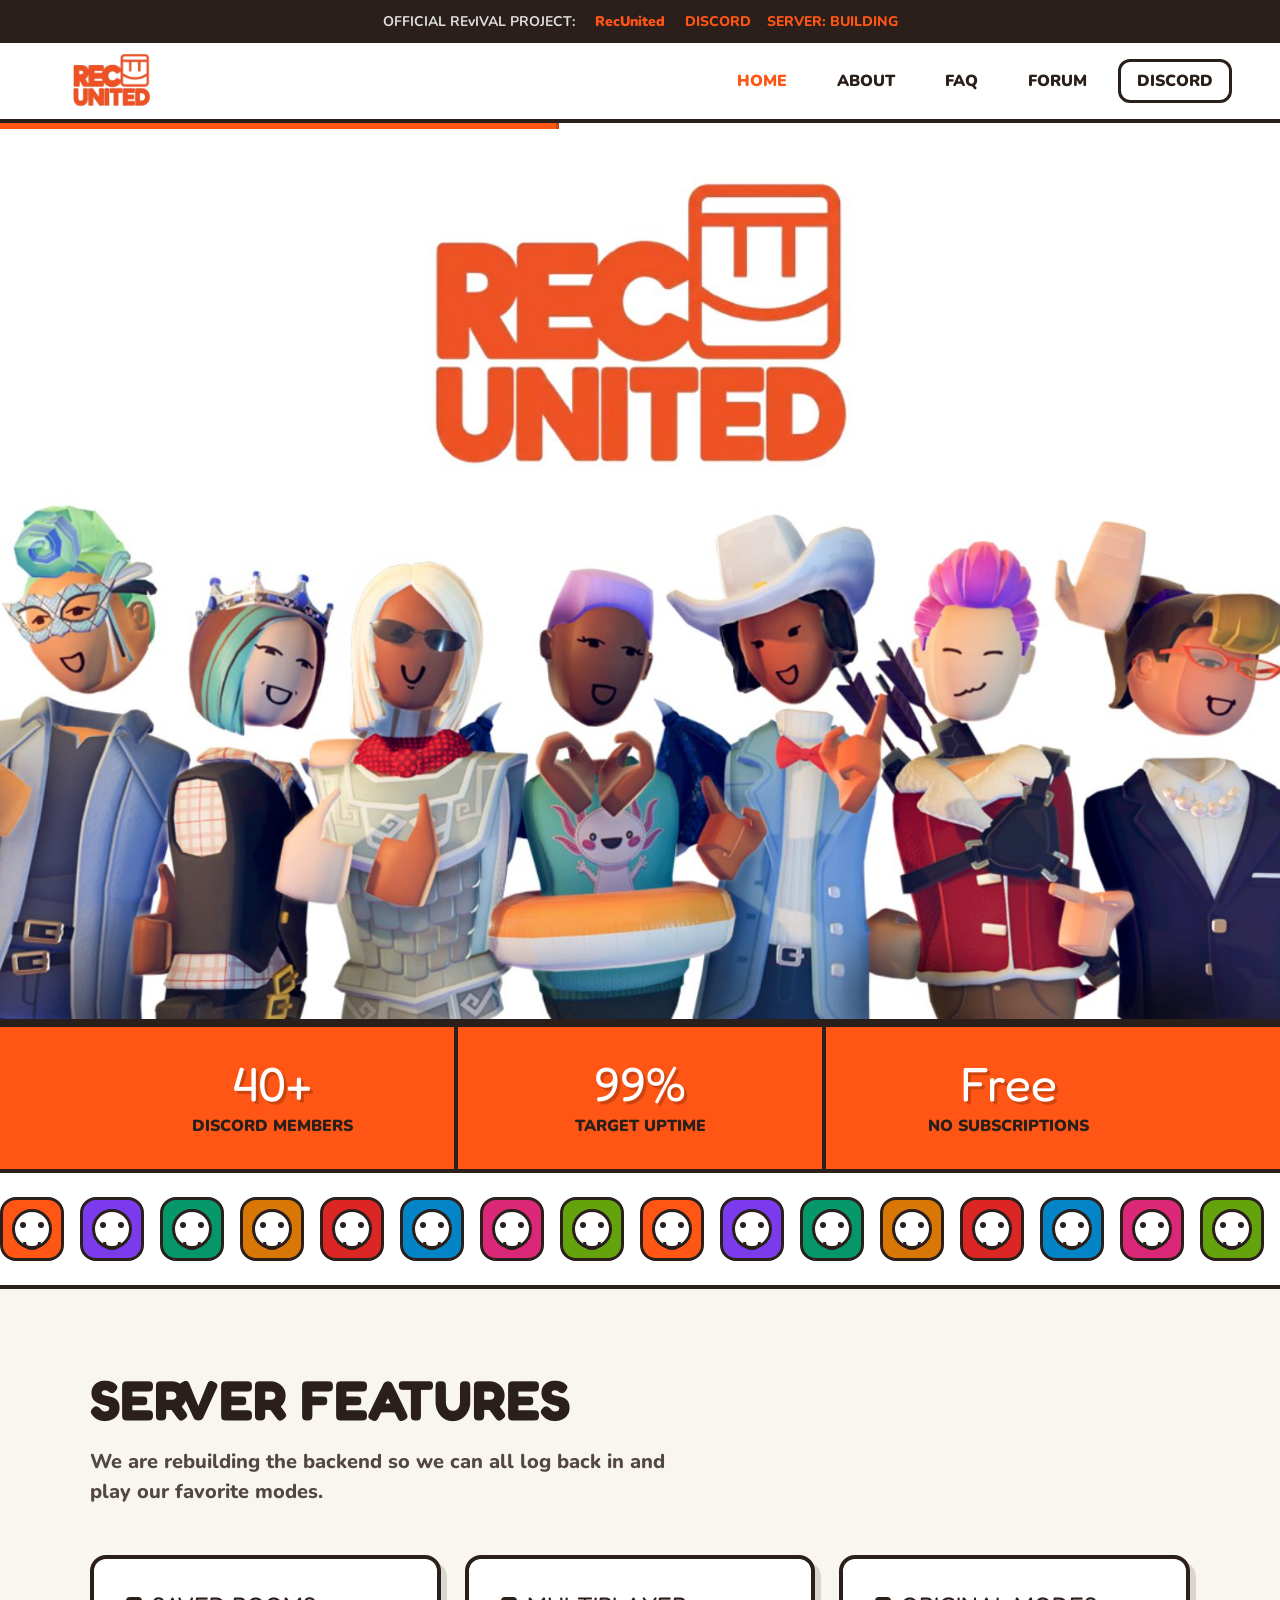
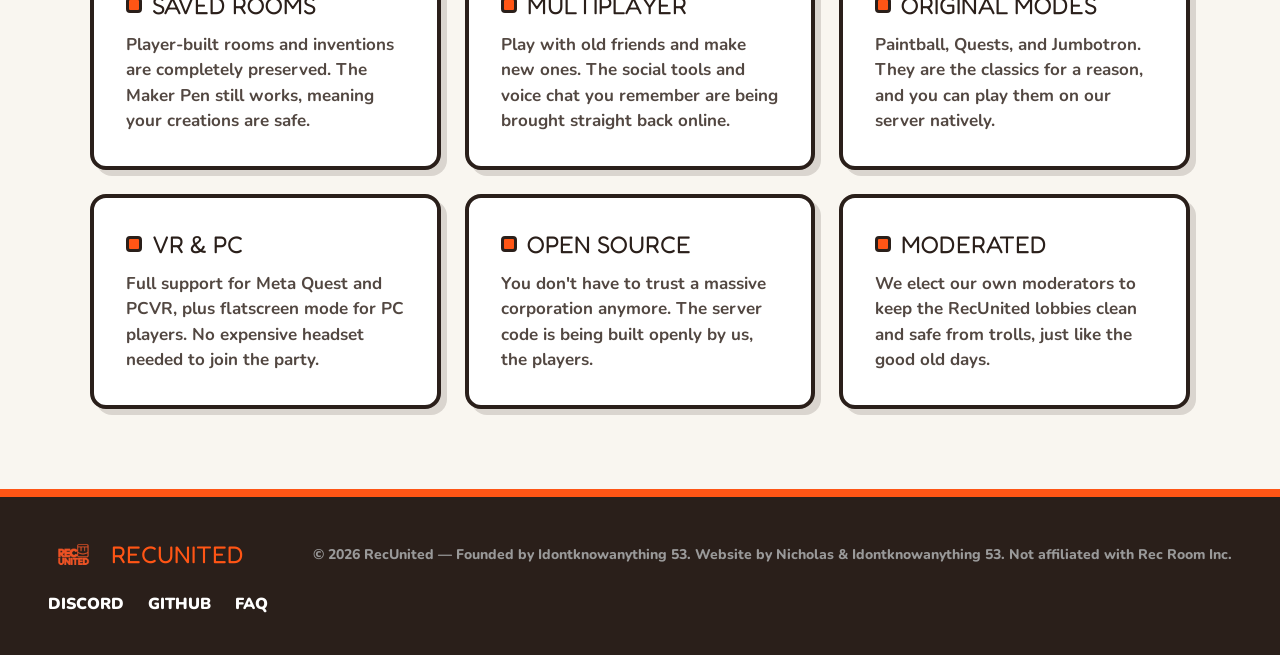
==== index.html @ 731f6f46 "Add files via upload" ====
<!DOCTYPE html>
<html lang="en">
<head>
<meta charset="UTF-8">
<meta name="viewport" content="width=device-width, initial-scale=1.0">
<title>RecUnited — The Game Lives On</title>
<link rel="preconnect" href="https://fonts.googleapis.com">
<link rel="preconnect" href="https://fonts.gstatic.com" crossorigin>
<link href="https://fonts.googleapis.com/css2?family=Fredoka+One&family=Nunito:wght@400;700;800;900&display=swap" rel="stylesheet">
<link href="styles.css" rel="stylesheet">
</head>
<body>

<div class="topbar">
  <span>OFFICIAL REvIVAL PROJECT:</span>
  <strong>RecUnited</strong>
  <div class="topbar-links">
    <a href="https://discord.gg/YjyBSMwTQD" target="_blank">Discord</a>
    <a href="about.html">Server: Building</a>
  </div>
</div>

<nav>
  <a class="nav-logo" href="index.html">
    <img class="logo-img" src="RecUnited-logo-2.png" alt="RecUnited Logo" onerror="this.src='https://placehold.co/200x80/FF5515/FFFFFF?text=RecUnited&font=Montserrat'">
  </a>
  <button class="mobile-menu-btn" aria-label="Toggle Menu">☰</button>

  <ul class="nav-links">
    <li class="nav-item"><a href="index" style="color:var(--orange);">Home</a></li>
    <li class="nav-item"><a href="about">About</a></li>
    <li class="nav-item"><a href="faq">FAQ</a></li>
    <li class="nav-item"><a href="https://forum.recunited.net">Forum</a></li>
    <li class="nav-item">
      <a href="https://discord.gg/YjyBSMwTQD" target="_blank" class="nav-link-btn">Discord</a>
    </li>
  </ul>
</nav>



<!-- SLIDESHOW -->
<div class="slideshow-wrap">
  <div class="slideshow-track" id="slideshow-track">
    <div class="slide active"><img src="banana.jpg" alt="Slide 1" fetchpriority="high"></div>
    <div class="slide"><img src="banana.jpg" alt="Slide 2" loading="lazy"></div>
    <div class="slide"><img src="banana.jpg" alt="Slide 3"></div>
  </div>
  <div class="slideshow-progress-bar">
    <div class="slideshow-progress-fill" id="slideshow-progress"></div>
  </div>
</div>
    
<div class="stats-strip">
  <div class="stats-inner">
    <div class="stat-item"><span class="stat-n">40+</span><div class="stat-l">Discord Members</div></div>
    <div class="stat-item"><span class="stat-n">99%</span><div class="stat-l">Target Uptime</div></div>
    <div class="stat-item"><span class="stat-n">Free</span><div class="stat-l">No Subscriptions</div></div>
  </div>
</div>

<div class="avatar-strip"><div class="avatar-row" id="av-row"></div></div>

<section id="features" class="section">
  <div class="section-inner">
    <h2>Server Features</h2>
    <p class="section-sub">We are rebuilding the backend so we can all log back in and play our favorite modes.</p>
    
    <div class="features-grid">
      <div class="feat-card">
        <div class="feat-title">Saved Rooms</div>
        <p class="feat-desc">Player-built rooms and inventions are completely preserved. The Maker Pen still works, meaning your creations are safe.</p>
      </div>
      <div class="feat-card">
        <div class="feat-title">Multiplayer</div>
        <p class="feat-desc">Play with old friends and make new ones. The social tools and voice chat you remember are being brought straight back online.</p>
      </div>
      <div class="feat-card">
        <div class="feat-title">Original Modes</div>
        <p class="feat-desc">Paintball, Quests, and Jumbotron. They are the classics for a reason, and you can play them on our server natively.</p>
      </div>
      <div class="feat-card">
        <div class="feat-title">VR & PC</div>
        <p class="feat-desc">Full support for Meta Quest and PCVR, plus flatscreen mode for PC players. No expensive headset needed to join the party.</p>
      </div>
      <div class="feat-card">
        <div class="feat-title">Open Source</div>
        <p class="feat-desc">You don't have to trust a massive corporation anymore. The server code is being built openly by us, the players.</p>
      </div>
      <div class="feat-card">
        <div class="feat-title">Moderated</div>
        <p class="feat-desc">We elect our own moderators to keep the RecUnited lobbies clean and safe from trolls, just like the good old days.</p>
      </div>
    </div>
  </div>
</section>

<footer>
  <a class="footer-logo" href="index.html">
    <img src="RecUnited-logo-2.png" alt="Logo" style="height:36px; object-fit:contain;" onerror="this.style.display='none'">
    RecUnited
  </a>
  <span class="footer-copy">© 2026 RecUnited — Founded by Idontknowanything 53. Website by Nicholas & Idontknowanything 53. Not affiliated with Rec Room Inc.</span>
  <div class="footer-links">
    <a href="https://discord.gg/YjyBSMwTQD" target="_blank">Discord</a>
    <a href="https://github.com/nicholasm624/RecUnited" target="_blank">GitHub</a>
    <a href="faq.html">FAQ</a>
  </div>
</footer>

<script src="script.js" defer></script>
</body>
</html>
---- styles.css ----
:root {
  --orange: #FF5515;
  --orange-dark: #cc4410;
  --off-white: #F9F6F0;
  --white: #FFFFFF;
  --text: #2A1F1A;
  --text-mid: #524741;
  --thick-border: 4px solid var(--text);
  --hard-shadow: 6px 6px 0px rgba(42, 31, 26, 0.15);
}

*, *::before, *::after { box-sizing: border-box; margin: 0; padding: 0; }
body { font-family: 'Nunito', sans-serif; background: var(--off-white); color: var(--text); overflow-x: hidden; }

/* ── TOPBAR ── */
.topbar {
  background: var(--text); color: var(--white); text-align: center;
  padding: 12px 16px; font-size: 14px; font-weight: 700;
  display: flex; align-items: center; justify-content: center; gap: 20px;
}
.topbar span { color: #ddd; }
.topbar strong { color: var(--orange); font-weight: 900; }
.topbar-links { display: flex; gap: 16px; font-weight: 800; }
.topbar-links a { color: var(--orange); text-decoration: none; font-size: 14px; text-transform: uppercase; }
.topbar-links a:hover { color: white; text-decoration: underline; text-decoration-thickness: 3px; }

/* ── NAV ── */
nav {
  background: var(--white);
  border-bottom: var(--thick-border);
  padding: 0 48px; height: 80px;
  display: flex; align-items: center; justify-content: space-between;
}

::selection {
  background: #FF5515; /* Highlighting color (e.g., yellow) */
  color: #000;         /* Text color during highlight */
}

.nav-logo { height: 50px; display: flex; align-items: center; text-decoration: none; }
.logo-img { height: 90px; width: auto; object-fit: contain; }

.mobile-menu-btn {
  display: none;
  background: none;
  border: none;
  font-size: 32px;
  cursor: pointer;
  color: var(--text);
  padding: 8px;
}

.nav-links { display: flex; gap: 12px; list-style: none; align-items: center; }
.nav-item > a {
  padding: 8px 16px; border-radius: 12px;
  color: var(--text); text-decoration: none;
  font-weight: 900; font-size: 16px; text-transform: uppercase;
  border: 3px solid transparent; transition: background 0.1s;
}
.nav-item > a:hover { background: #eee; border-color: #ddd; }

.nav-btn { background: var(--orange) !important; color: white !important; border: var(--thick-border) !important; box-shadow: 4px 4px 0px rgba(0,0,0,0.1); }
.nav-btn:hover { background: var(--orange-dark) !important; transform: translate(2px, 2px); box-shadow: 2px 2px 0px rgba(0,0,0,0.1); }

.nav-link-btn { border: 3px solid var(--text) !important; color: var(--text) !important; font-weight: 900 !important; background: var(--white) !important; }
.nav-link-btn:hover { background: #eee !important; color: var(--text) !important; }

/* ── HERO ── */
.hero { padding: 80px 24px; text-align: center; }
.hero-inner { max-width: 820px; margin: 0 auto; }
.hero h1 { font-family: 'Fredoka One', cursive; font-size: clamp(48px, 8vw, 90px); line-height: 1; color: var(--text); margin-bottom: 20px; }
.hero h1 .orange { color: var(--orange); }
.hero-sub { font-size: clamp(18px, 2.5vw, 22px); color: var(--text-mid); line-height: 1.5; max-width: 600px; margin: 0 auto 40px; font-weight: 800; }
.hero-btns { display: flex; gap: 16px; flex-wrap: wrap; justify-content: center; }
.btn-orange { background: var(--orange); color: white; padding: 16px 36px; border-radius: 16px; font-weight: 900; font-size: 18px; text-decoration: none; border: var(--thick-border); box-shadow: var(--hard-shadow); display: inline-flex; align-items: center; justify-content: center; transition: transform 0.1s, box-shadow 0.1s; text-transform: uppercase; }
.btn-orange:hover { transform: translate(4px, 4px); box-shadow: 2px 2px 0px rgba(42,31,26,0.15); }
.btn-outline { background: var(--white); color: var(--text); padding: 16px 36px; border-radius: 16px; font-weight: 900; font-size: 18px; text-decoration: none; border: var(--thick-border); box-shadow: var(--hard-shadow); transition: transform 0.1s, box-shadow 0.1s; text-transform: uppercase; }
.btn-outline:hover { transform: translate(4px, 4px); box-shadow: 2px 2px 0px rgba(42,31,26,0.15); background: #eee; }

/* SLIDESHOW */
.slideshow-wrap {
  position: relative;
  width: 100%;
  overflow: hidden;
  border-bottom: var(--thick-border);
  background: var(--text);
  height: 100vh;
}
.slideshow-track {
  position: relative;
  width: 100%;
  height: 100%;
}
.slide {
  position: absolute;
  inset: 0;
  width: 100%;
  height: 100%;
  transform: translateX(100%);
  /* Transition removed from here so it snaps back to the right invisibly */
}
.slide.active {
  transform: translateX(0);
  /* Transition applies only while moving in */
  transition: transform 0.7s cubic-bezier(0.4, 0, 0.2, 1);
}
.slide.exiting {
  transform: translateX(-100%);
  /* Transition applies only while moving out */
  transition: transform 0.7s cubic-bezier(0.4, 0, 0.2, 1);
}
.slide img {
  width: 100%;
  height: 100%;
  object-fit: cover;
  display: block;
}
.slideshow-progress-bar {
  position: absolute;
  top: 0;
  left: 0;
  width: 100%;
  height: 6px;
  background: rgba(255,255,255,0.25);
  z-index: 10;
}
.slideshow-progress-fill {
  height: 100%;
  background: var(--orange);
  width: 0%;
  transition: none;
  border-right: 3px solid var(--orange-dark);
}

/* STATS */
.stats-strip { background: var(--orange); border-top: var(--thick-border); border-bottom: var(--thick-border); }
.stats-inner { display: flex; flex-wrap: wrap; max-width: 1100px; margin: 0 auto; }
.stat-item { flex: 1; min-width: 180px; padding: 32px 24px; text-align: center; border-right: var(--thick-border); color: white; }
.stat-item:last-child { border-right: none; }
.stat-n { font-family: 'Fredoka One', cursive; font-size: 48px; line-height: 1; color: var(--white); display: block; text-shadow: 3px 3px 0px rgba(0,0,0,0.2); }
.stat-l { font-size: 16px; font-weight: 900; margin-top: 8px; text-transform: uppercase; color: var(--text); }

/* AVATARS MARQUEE */
.avatar-strip { background: var(--white); border-bottom: var(--thick-border); padding: 24px 0; overflow: hidden; }
.avatar-row { display: flex; gap: 16px; animation: marquee 30s linear infinite; width: max-content; }
.av { width: 64px; height: 64px; border-radius: 16px; border: 3px solid var(--text); flex-shrink: 0; display: flex; align-items: center; justify-content: center; position: relative; overflow: hidden; background: #eee; }
.av-inner { width: 40px; height: 40px; background: white; border-radius: 50%; border: 3px solid var(--text); position: relative; }
.av-inner::before, .av-inner::after { content: ''; position: absolute; background: var(--text); border-radius: 50%; top: 28%; width: 6px; height: 6px; }
.av-inner::before { left: 16%; } .av-inner::after { right: 16%; }
.av-mouth { position: absolute; bottom: 8px; left: 50%; transform: translateX(-50%); width: 18px; height: 8px; border: 3px solid var(--text); border-top: none; border-radius: 0 0 10px 10px; }
@keyframes marquee { from { transform: translateX(0); } to { transform: translateX(-50%); } }

/* SECTIONS */
.section { padding: 80px 24px; }
.section-inner { max-width: 1100px; margin: 0 auto; }
.section-alt { background: #EAE6DB; border-top: var(--thick-border); border-bottom: var(--thick-border); }
h2 { font-family: 'Fredoka One', cursive; font-size: clamp(36px, 5vw, 56px); line-height: 1.1; color: var(--text); margin-bottom: 16px; text-transform: uppercase; }
.section-sub { font-size: 20px; color: var(--text-mid); font-weight: 800; line-height: 1.5; max-width: 600px; margin-bottom: 48px; }

/* FEATURES GRID */
.features-grid { display: grid; grid-template-columns: repeat(auto-fit, minmax(320px, 1fr)); gap: 24px; }
.feat-card { background: var(--white); border: var(--thick-border); border-radius: 16px; padding: 32px; box-shadow: var(--hard-shadow); }
.feat-title { font-family: 'Fredoka One', cursive; font-size: 24px; color: var(--text); margin-bottom: 12px; text-transform: uppercase; display: flex; align-items: center; gap: 10px; }
.feat-title::before { content: ''; display: inline-block; width: 16px; height: 16px; background: var(--orange); border: 3px solid var(--text); border-radius: 4px; }
.feat-desc { color: var(--text-mid); font-size: 17px; line-height: 1.5; font-weight: 700; }

/* ABOUT CONTENT */
.about-content { display: flex; flex-direction: column; gap: 32px; }
.about-panel { background: var(--white); border-radius: 16px; padding: 40px; border: var(--thick-border); box-shadow: var(--hard-shadow); }
.about-panel h3 { font-family: 'Fredoka One', cursive; font-size: 28px; color: var(--text); text-transform: uppercase; margin-bottom: 16px; }
.about-panel p { font-size: 18px; line-height: 1.6; color: var(--text-mid); font-weight: 700; }
.team-grid { display: grid; grid-template-columns: repeat(auto-fill, minmax(200px, 1fr)); gap: 24px; margin-top: 24px; }
.team-member { display: flex; flex-direction: column; align-items: center; text-align: center; gap: 12px; background: var(--off-white); border: var(--thick-border); border-radius: 16px; padding: 24px; box-shadow: var(--hard-shadow); }
.team-avatar { width: 90px; height: 90px; border-radius: 16px; border: var(--thick-border); overflow: hidden; }
.team-avatar img { width: 100%; height: 100%; object-fit: cover; }
.team-name { font-weight: 900; font-size: 20px; color: var(--text); }
.team-role { font-weight: 800; font-size: 14px; color: var(--orange); text-transform: uppercase; background: var(--text); padding: 4px 12px; border-radius: 8px; color: white; }

/* FAQ */
.faq-wrap { max-width: 800px; display: flex; flex-direction: column; gap: 16px; margin: 0 auto; }
.faq-card { background: var(--white); border: var(--thick-border); border-radius: 16px; box-shadow: var(--hard-shadow); }
.faq-btn { width: 100%; text-align: left; background: none; border: none; cursor: pointer; padding: 24px; display: flex; justify-content: space-between; align-items: center; font-family: 'Fredoka One', cursive; font-size: 20px; color: var(--text); }
.faq-btn:hover { background: #eee; border-radius: 12px; }
.faq-icon { font-size: 24px; font-weight: 900; color: var(--orange); transition: transform 0.2s; }
.faq-btn.open .faq-icon { transform: rotate(45deg); color: var(--text); }
.faq-ans { display: none; font-size: 17px; font-weight: 700; color: var(--text-mid); line-height: 1.6; padding: 0 24px 24px; }
.faq-ans.open { display: block; }

/* JOIN */
.join-panels { display: flex; flex-direction: column; gap: 32px; max-width: 800px; margin: 0 auto; }
.step-card { background: var(--white); border: var(--thick-border); border-radius: 16px; padding: 32px; box-shadow: var(--hard-shadow); display: flex; gap: 24px; align-items: flex-start; }
.step-num-box { flex-shrink: 0; width: 64px; height: 64px; background: var(--orange); border: var(--thick-border); border-radius: 16px; display: flex; align-items: center; justify-content: center; font-family: 'Fredoka One', cursive; font-size: 32px; color: white; }
.step-content h3 { font-family: 'Fredoka One', cursive; font-size: 24px; color: var(--text); text-transform: uppercase; margin-bottom: 8px; }
.step-content p { font-size: 17px; line-height: 1.6; color: var(--text-mid); font-weight: 700; }

/* FOOTER */
footer { background: var(--text); color: white; padding: 40px 48px; border-top: 8px solid var(--orange); display: flex; flex-wrap: wrap; gap: 20px; align-items: center; justify-content: space-between; }
.footer-logo { font-family: 'Fredoka One', cursive; font-size: 24px; color: var(--orange); text-decoration: none; display: flex; align-items: center; gap: 12px; text-transform: uppercase; }
.footer-copy { font-size: 14px; font-weight: 800; color: #999; }
.footer-links { display: flex; gap: 24px; font-weight: 900; }
.footer-links a { color: white; text-decoration: none; font-size: 16px; text-transform: uppercase; }
.footer-links a:hover { color: var(--orange); text-decoration: underline; text-decoration-thickness: 3px; }

/* MINIGAME */
#minigame-overlay {
  position: fixed; top: 0; left: 0; right: 0; bottom: 0;
  background: rgba(42,31,26,0.95);
  z-index: 9999; display: none; flex-direction: column; align-items: center; justify-content: center;
  color: white; font-family: 'Fredoka One', cursive; cursor: crosshair; user-select: none;
}
#minigame-overlay.active { display: flex; }
#minigame-ui { position: absolute; top: 30px; left: 30px; font-size: 28px; pointer-events: none; }
#minigame-timer { color: var(--orange); text-shadow: 2px 2px 0px black; }
.target {
  position: absolute; width: 70px; height: 70px; border-radius: 50%;
  border: 6px solid white; display: flex; align-items: center; justify-content: center;
  box-shadow: 4px 4px 0px rgba(0,0,0,0.5); cursor: crosshair;
  background: radial-gradient(circle, #E63946 25%, white 30%, white 45%, #E63946 50%);
}
.target.blue { background: radial-gradient(circle, #1D3557 25%, white 30%, white 45%, #1D3557 50%); }
.splat {
  position: absolute; width: 100px; height: 100px;
  background: url("data:image/svg+xml,%3Csvg viewBox='0 0 100 100' xmlns='http://www.w3.org/2000/svg'%3E%3Cpath fill='%23FF5515' d='M50 0C60 10 90 20 100 50C90 80 60 90 50 100C40 90 10 80 0 50C10 20 40 10 50 0Z'/%3E%3C/svg%3E") center/contain no-repeat;
  pointer-events: none; opacity: 0; animation: splatAnim 0.6s forwards; transform: translate(-50%, -50%);
}
@keyframes splatAnim {
  0% { opacity: 1; transform: translate(-50%, -50%) scale(0.5); }
  100% { opacity: 0; transform: translate(-50%, -50%) scale(1.5); }
}
#minigame-end {
  display: none; flex-direction: column; align-items: center; gap: 20px;
  background: var(--white); color: var(--text); padding: 40px; border: var(--thick-border); border-radius: 16px; box-shadow: 8px 8px 0px rgba(0,0,0,0.5); text-align: center;
}

/* DODGEBALL MINIGAME */
#dodgeball-overlay {
  position: fixed; top: 0; left: 0; right: 0; bottom: 0;
  background: rgba(42,31,26,0.95);
  z-index: 9999; display: none; flex-direction: column; align-items: center; justify-content: center;
  color: white; font-family: 'Fredoka One', cursive; user-select: none;
}
#dodgeball-overlay.active { display: flex; }
#dodgeball-ui { position: absolute; top: 30px; left: 30px; font-size: 28px; pointer-events: none; }
#dodgeball-timer { color: var(--orange); text-shadow: 2px 2px 0px black; }
.dodgeball {
  position: absolute; width: 80px; height: 80px; border-radius: 50%;
  border: 4px solid #2a1f1a;
  box-shadow: 4px 4px 0px rgba(0,0,0,0.5);
  background: radial-gradient(circle at 30% 30%, #ff4d4d, #b30000);
  transition: left 1.5s linear;
}
#dodgeball-end {
  display: none; flex-direction: column; align-items: center; gap: 20px;
  background: var(--white); color: var(--text); padding: 40px; border: var(--thick-border); border-radius: 16px; box-shadow: 8px 8px 0px rgba(0,0,0,0.5); text-align: center;
}

@media (max-width: 800px) {
  .slideshow-wrap { height: auto; aspect-ratio: 16 / 9; }
  nav { padding: 0 20px; position: relative; }
  .nav-logo { flex-shrink: 0; }
  .logo-img { height: auto; max-height: 60px; max-width: 70vw; }
  .mobile-menu-btn { display: block; }
  .nav-links { 
    display: none; 
    flex-direction: column;
    position: absolute;
    top: 100%;
    left: 0;
    width: 100%;
    background: var(--white);
    border-bottom: var(--thick-border);
    padding: 16px 0;
    z-index: 100;
    box-shadow: var(--hard-shadow);
  }
  .nav-links.active { display: flex; }
  .nav-item { margin-bottom: 8px; }
  .topbar { display: none; }
  footer { flex-direction: column; text-align: center; }
  .stat-item { flex-basis: 50%; padding: 24px; border-bottom: var(--thick-border); }
  .stat-item:nth-child(even) { border-right: none; }
  .step-card { flex-direction: column; align-items: center; text-align: center; }
}
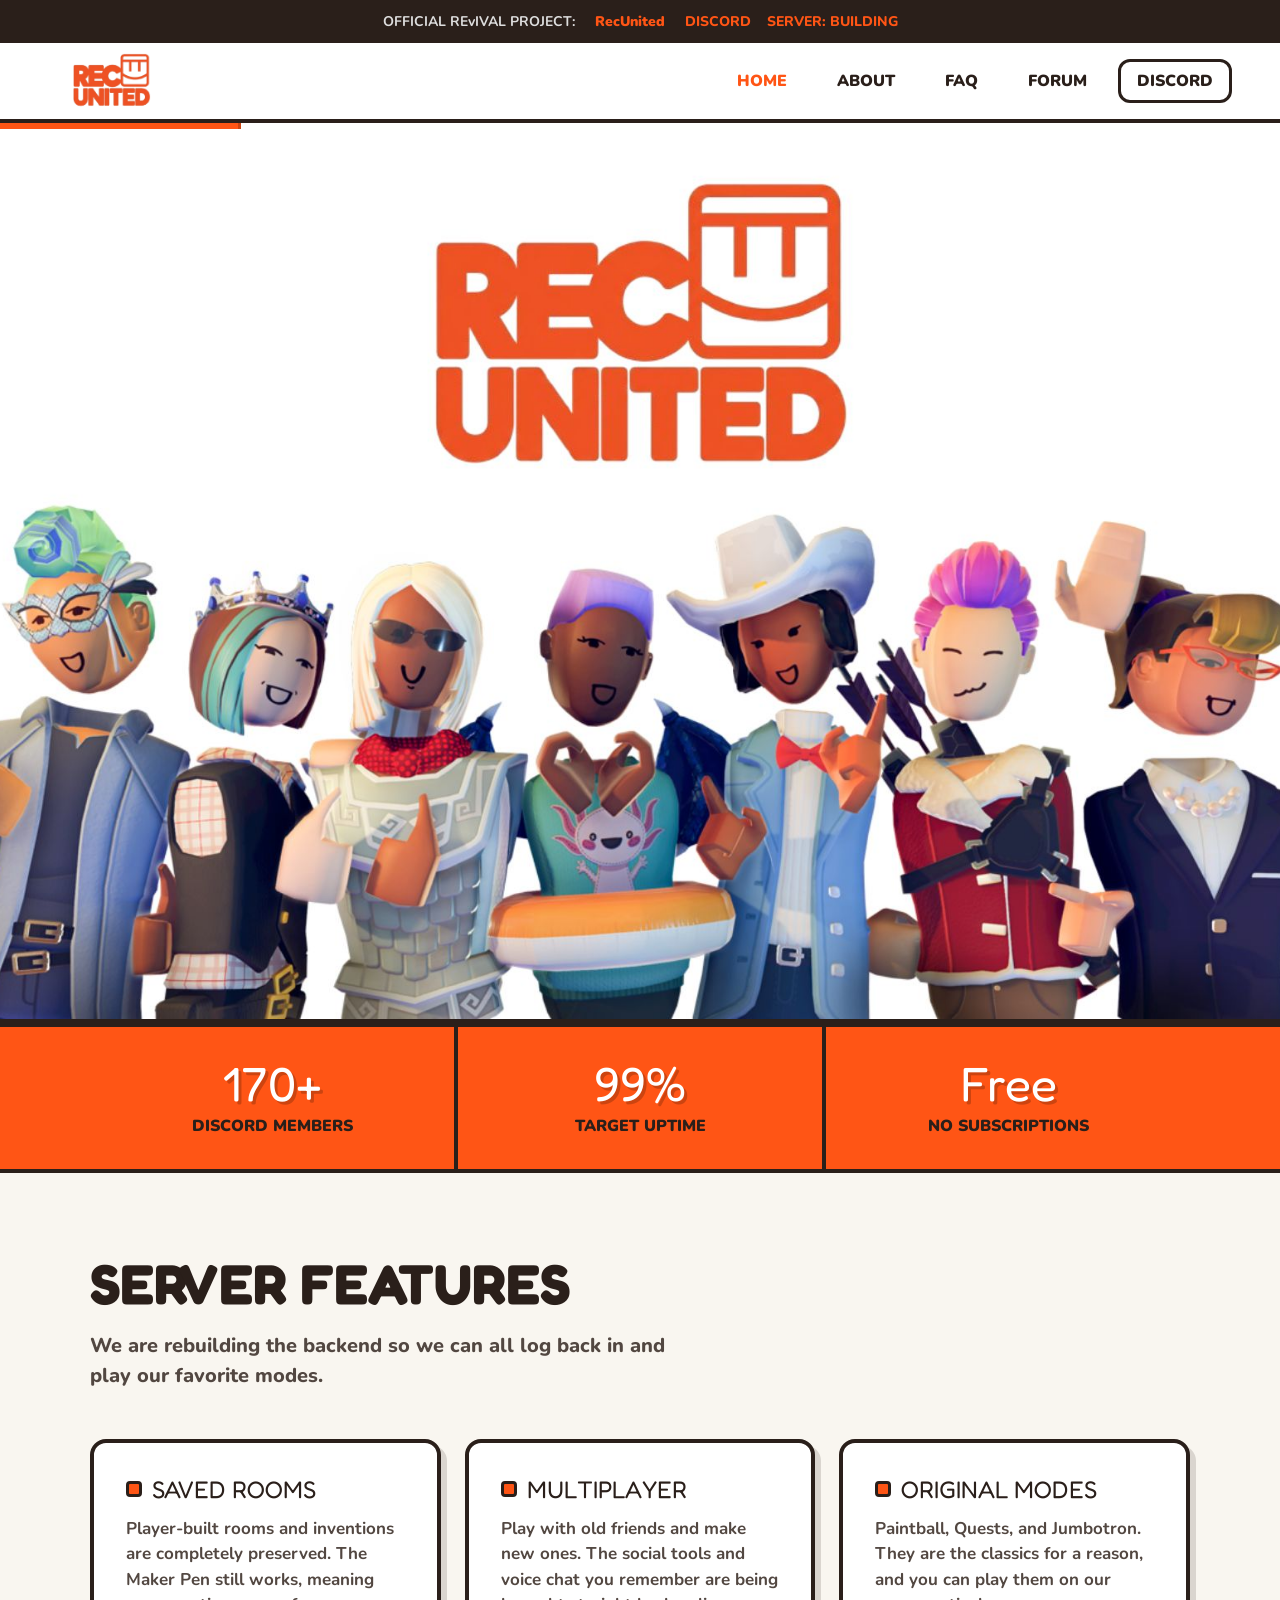
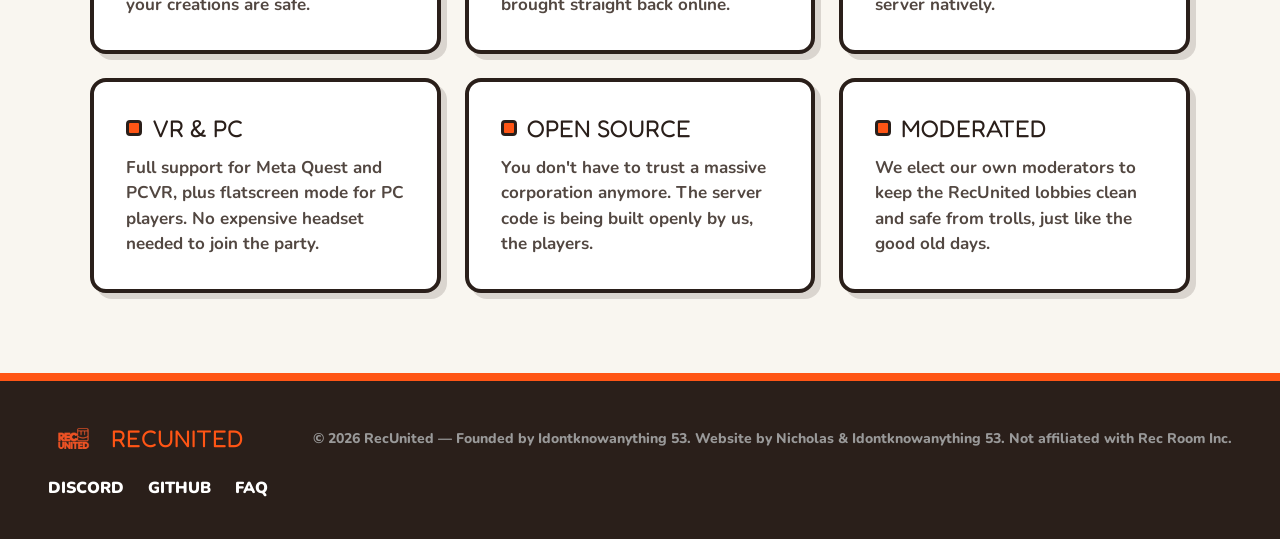
==== commit 27f97ad3: "Update index.html" ====
--- a/index.html
+++ b/index.html
@@ -53,13 +53,11 @@
     
 <div class="stats-strip">
   <div class="stats-inner">
-    <div class="stat-item"><span class="stat-n">40+</span><div class="stat-l">Discord Members</div></div>
+    <div class="stat-item"><span class="stat-n">170+</span><div class="stat-l">Discord Members</div></div>
     <div class="stat-item"><span class="stat-n">99%</span><div class="stat-l">Target Uptime</div></div>
     <div class="stat-item"><span class="stat-n">Free</span><div class="stat-l">No Subscriptions</div></div>
   </div>
 </div>
-
-<div class="avatar-strip"><div class="avatar-row" id="av-row"></div></div>
 
 <section id="features" class="section">
   <div class="section-inner">
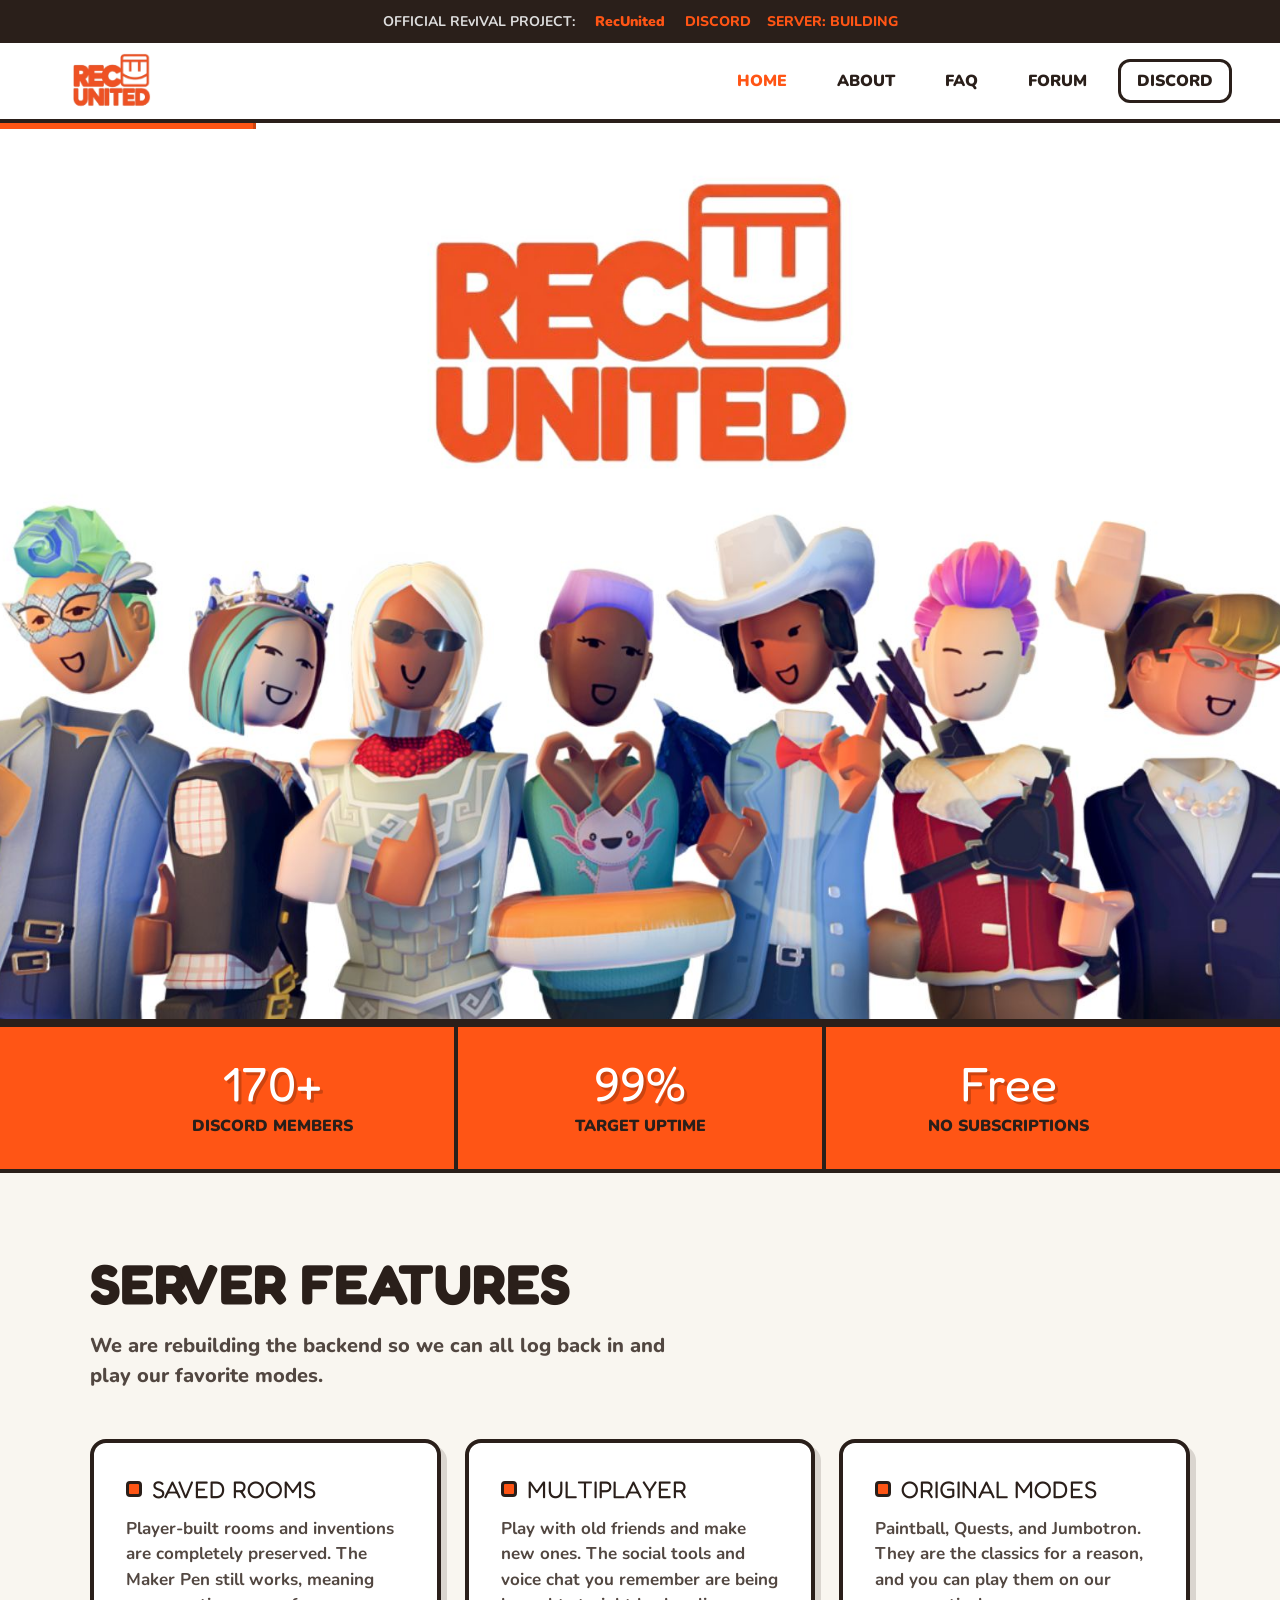
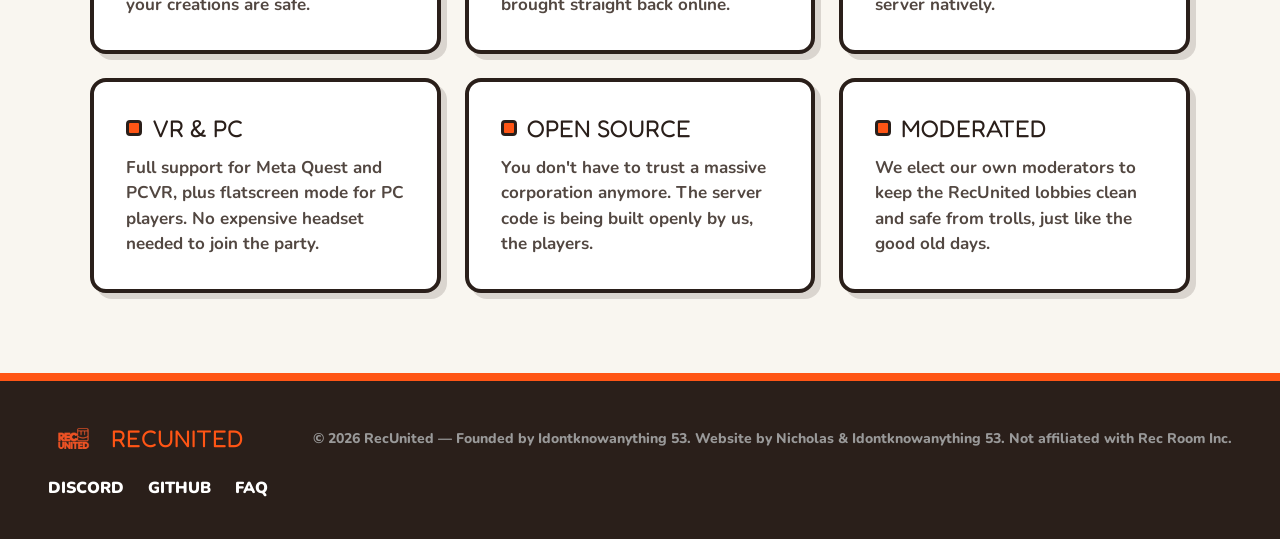
==== commit 807c8151: "Update index.html" ====
--- a/index.html
+++ b/index.html
@@ -43,7 +43,7 @@
 <div class="slideshow-wrap">
   <div class="slideshow-track" id="slideshow-track">
     <div class="slide active"><img src="banana.jpg" alt="Slide 1" fetchpriority="high"></div>
-    <div class="slide"><img src="banana.jpg" alt="Slide 2" loading="lazy"></div>
+    <div class="slide"><img src="RecUnited.jpg" alt="Slide 2" loading="lazy"></div>
     <div class="slide"><img src="banana.jpg" alt="Slide 3"></div>
   </div>
   <div class="slideshow-progress-bar">
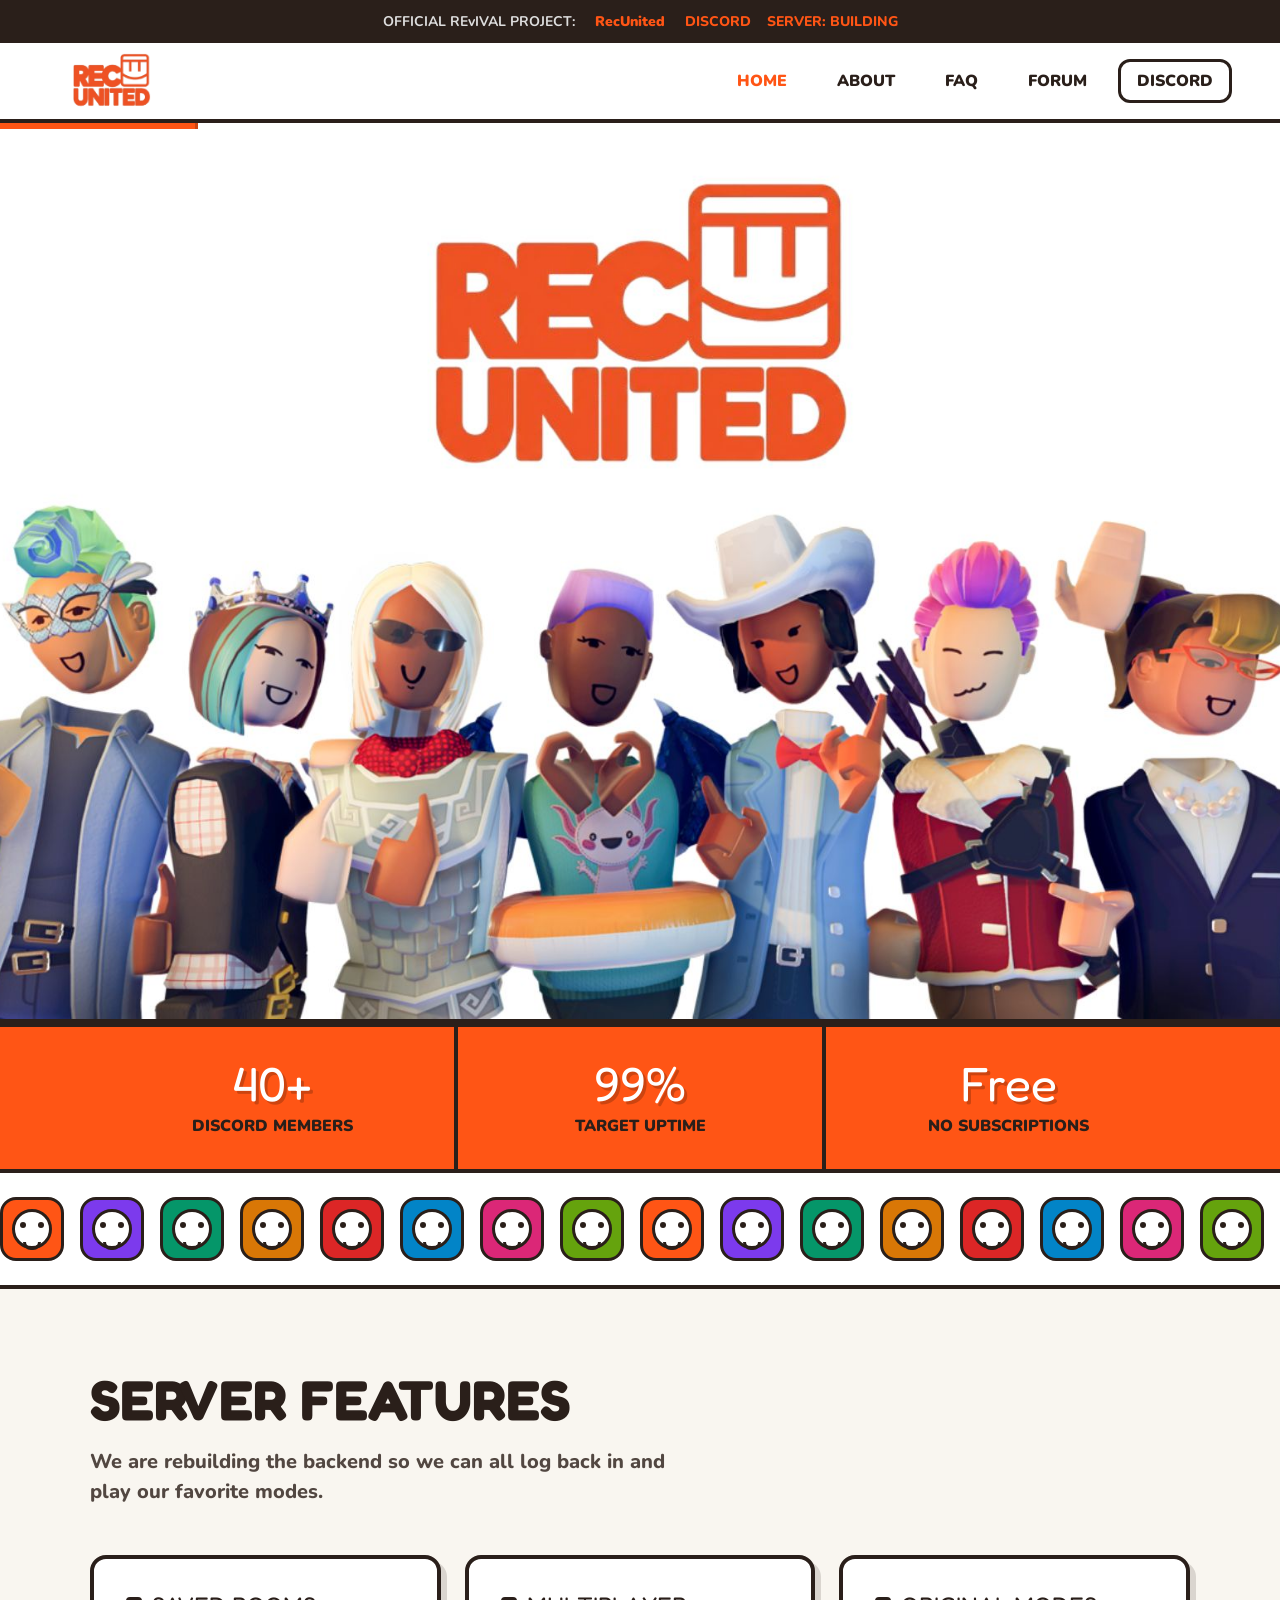
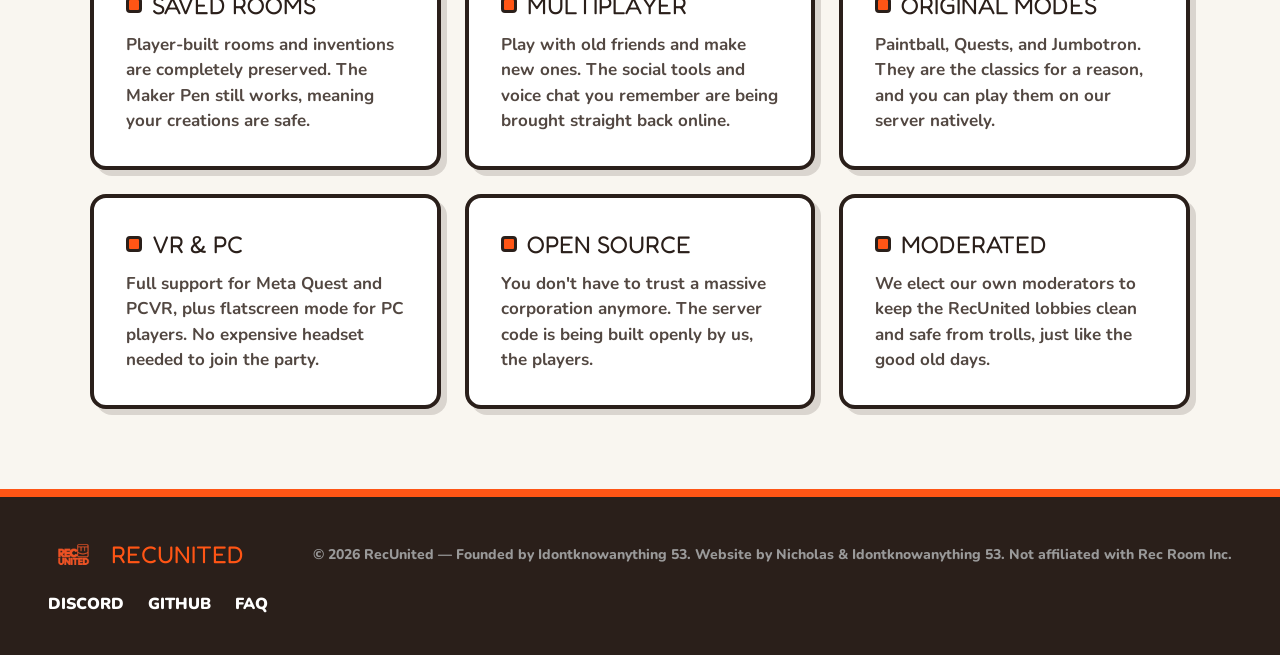
==== commit 3ce71dd8: "Add files via upload" ====
--- a/index.html
+++ b/index.html
@@ -43,7 +43,7 @@
 <div class="slideshow-wrap">
   <div class="slideshow-track" id="slideshow-track">
     <div class="slide active"><img src="banana.jpg" alt="Slide 1" fetchpriority="high"></div>
-    <div class="slide"><img src="RecUnited.jpg" alt="Slide 2" loading="lazy"></div>
+    <div class="slide"><img src="banana.jpg" alt="Slide 2" loading="lazy"></div>
     <div class="slide"><img src="banana.jpg" alt="Slide 3"></div>
   </div>
   <div class="slideshow-progress-bar">
@@ -53,11 +53,13 @@
     
 <div class="stats-strip">
   <div class="stats-inner">
-    <div class="stat-item"><span class="stat-n">170+</span><div class="stat-l">Discord Members</div></div>
+    <div class="stat-item"><span class="stat-n">40+</span><div class="stat-l">Discord Members</div></div>
     <div class="stat-item"><span class="stat-n">99%</span><div class="stat-l">Target Uptime</div></div>
     <div class="stat-item"><span class="stat-n">Free</span><div class="stat-l">No Subscriptions</div></div>
   </div>
 </div>
+
+<div class="avatar-strip"><div class="avatar-row" id="av-row"></div></div>
 
 <section id="features" class="section">
   <div class="section-inner">
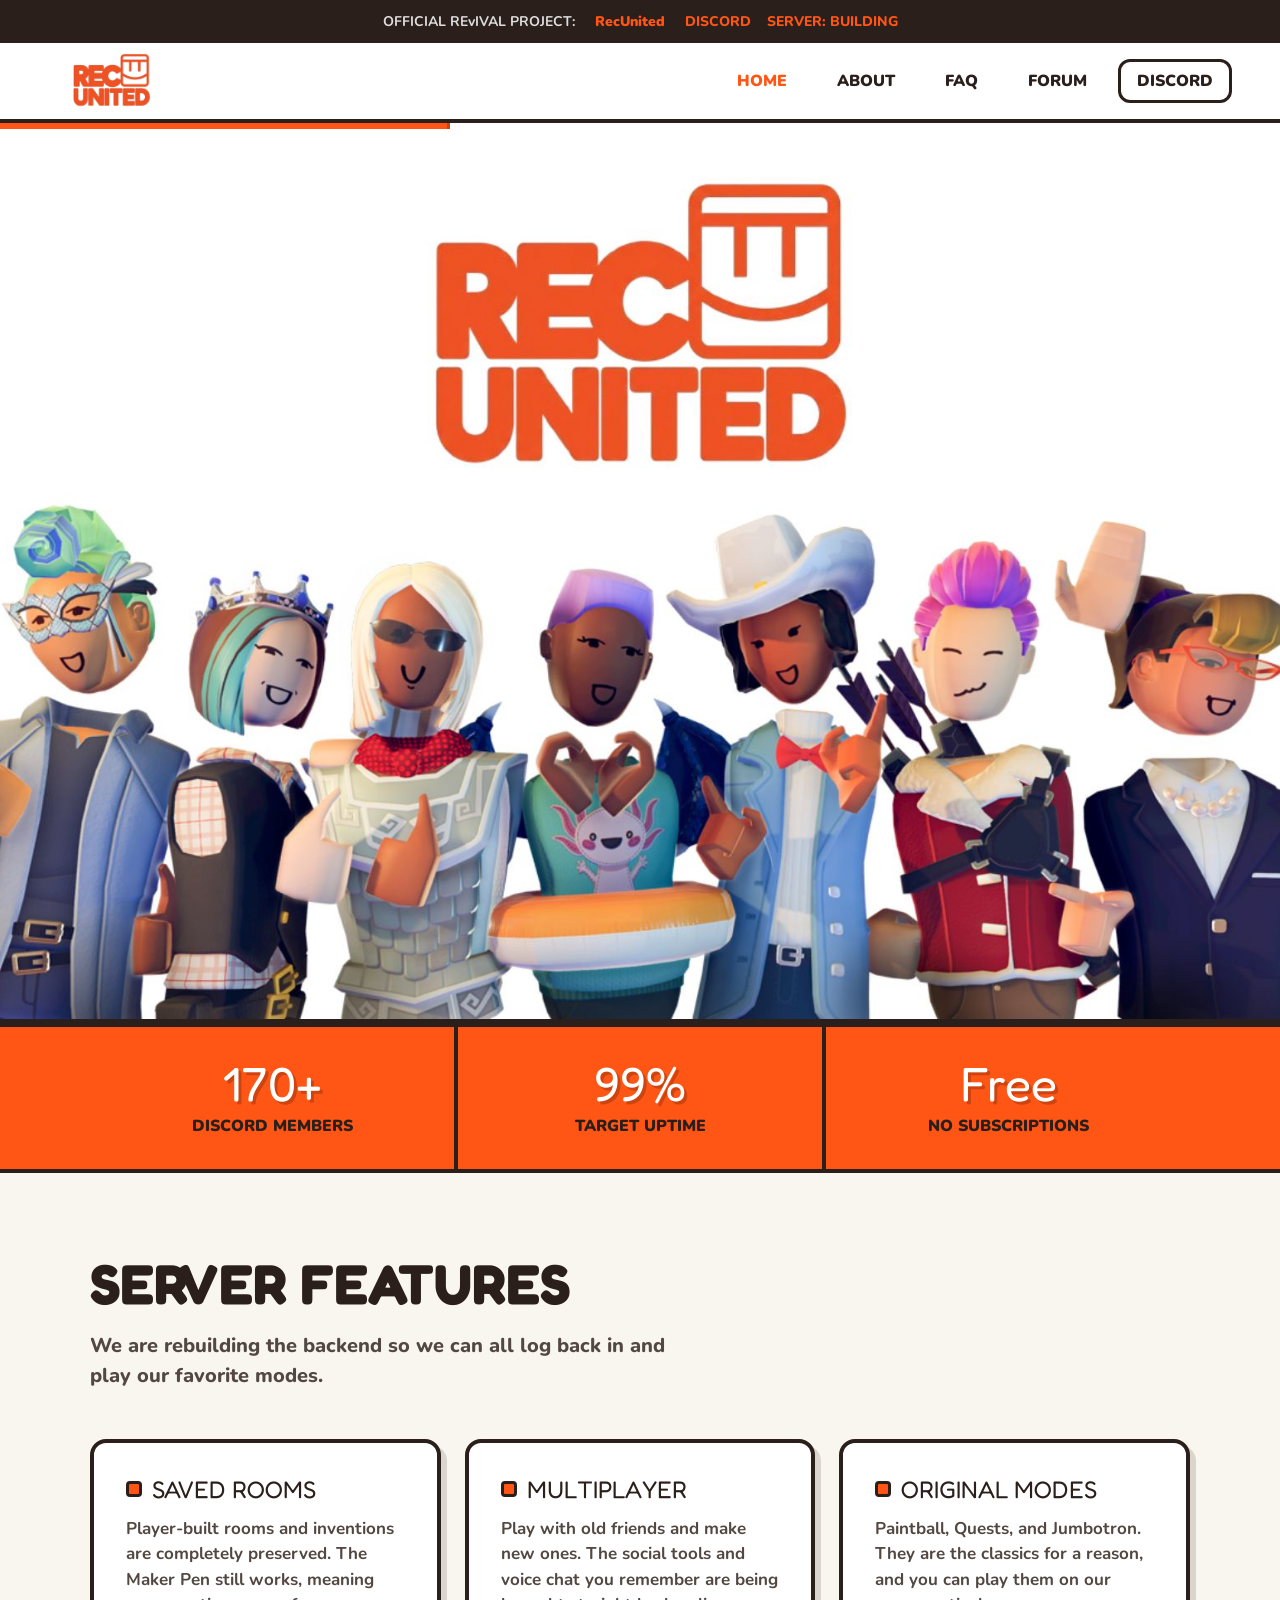
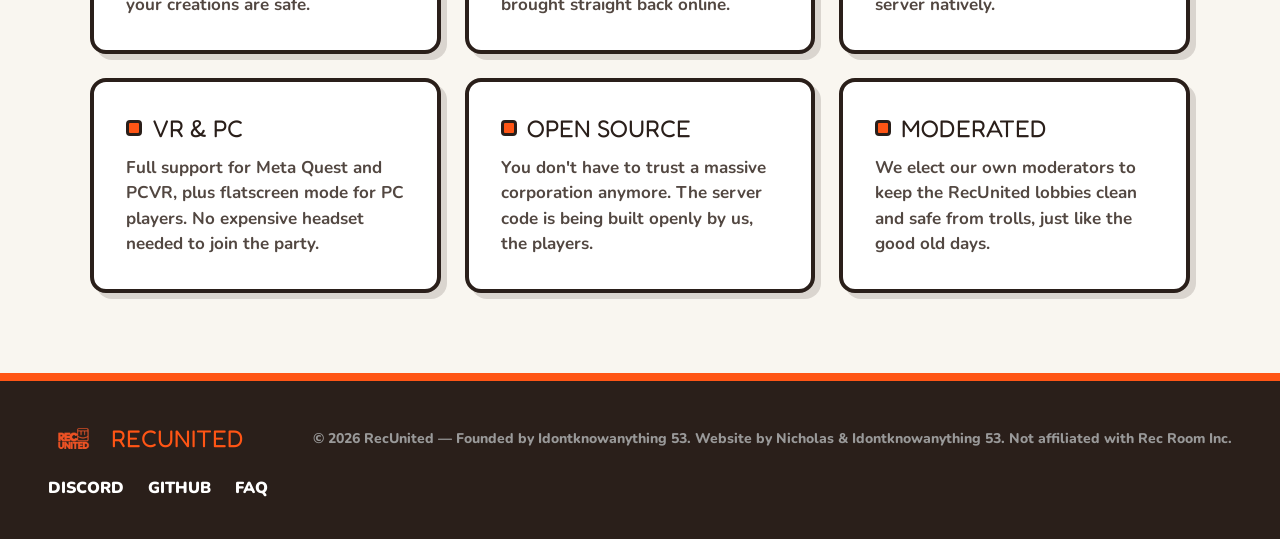
==== commit 754154b6: "Update index.html" ====
--- a/index.html
+++ b/index.html
@@ -53,13 +53,11 @@
     
 <div class="stats-strip">
   <div class="stats-inner">
-    <div class="stat-item"><span class="stat-n">40+</span><div class="stat-l">Discord Members</div></div>
+    <div class="stat-item"><span class="stat-n">170+</span><div class="stat-l">Discord Members</div></div>
     <div class="stat-item"><span class="stat-n">99%</span><div class="stat-l">Target Uptime</div></div>
     <div class="stat-item"><span class="stat-n">Free</span><div class="stat-l">No Subscriptions</div></div>
   </div>
 </div>
-
-<div class="avatar-strip"><div class="avatar-row" id="av-row"></div></div>
 
 <section id="features" class="section">
   <div class="section-inner">
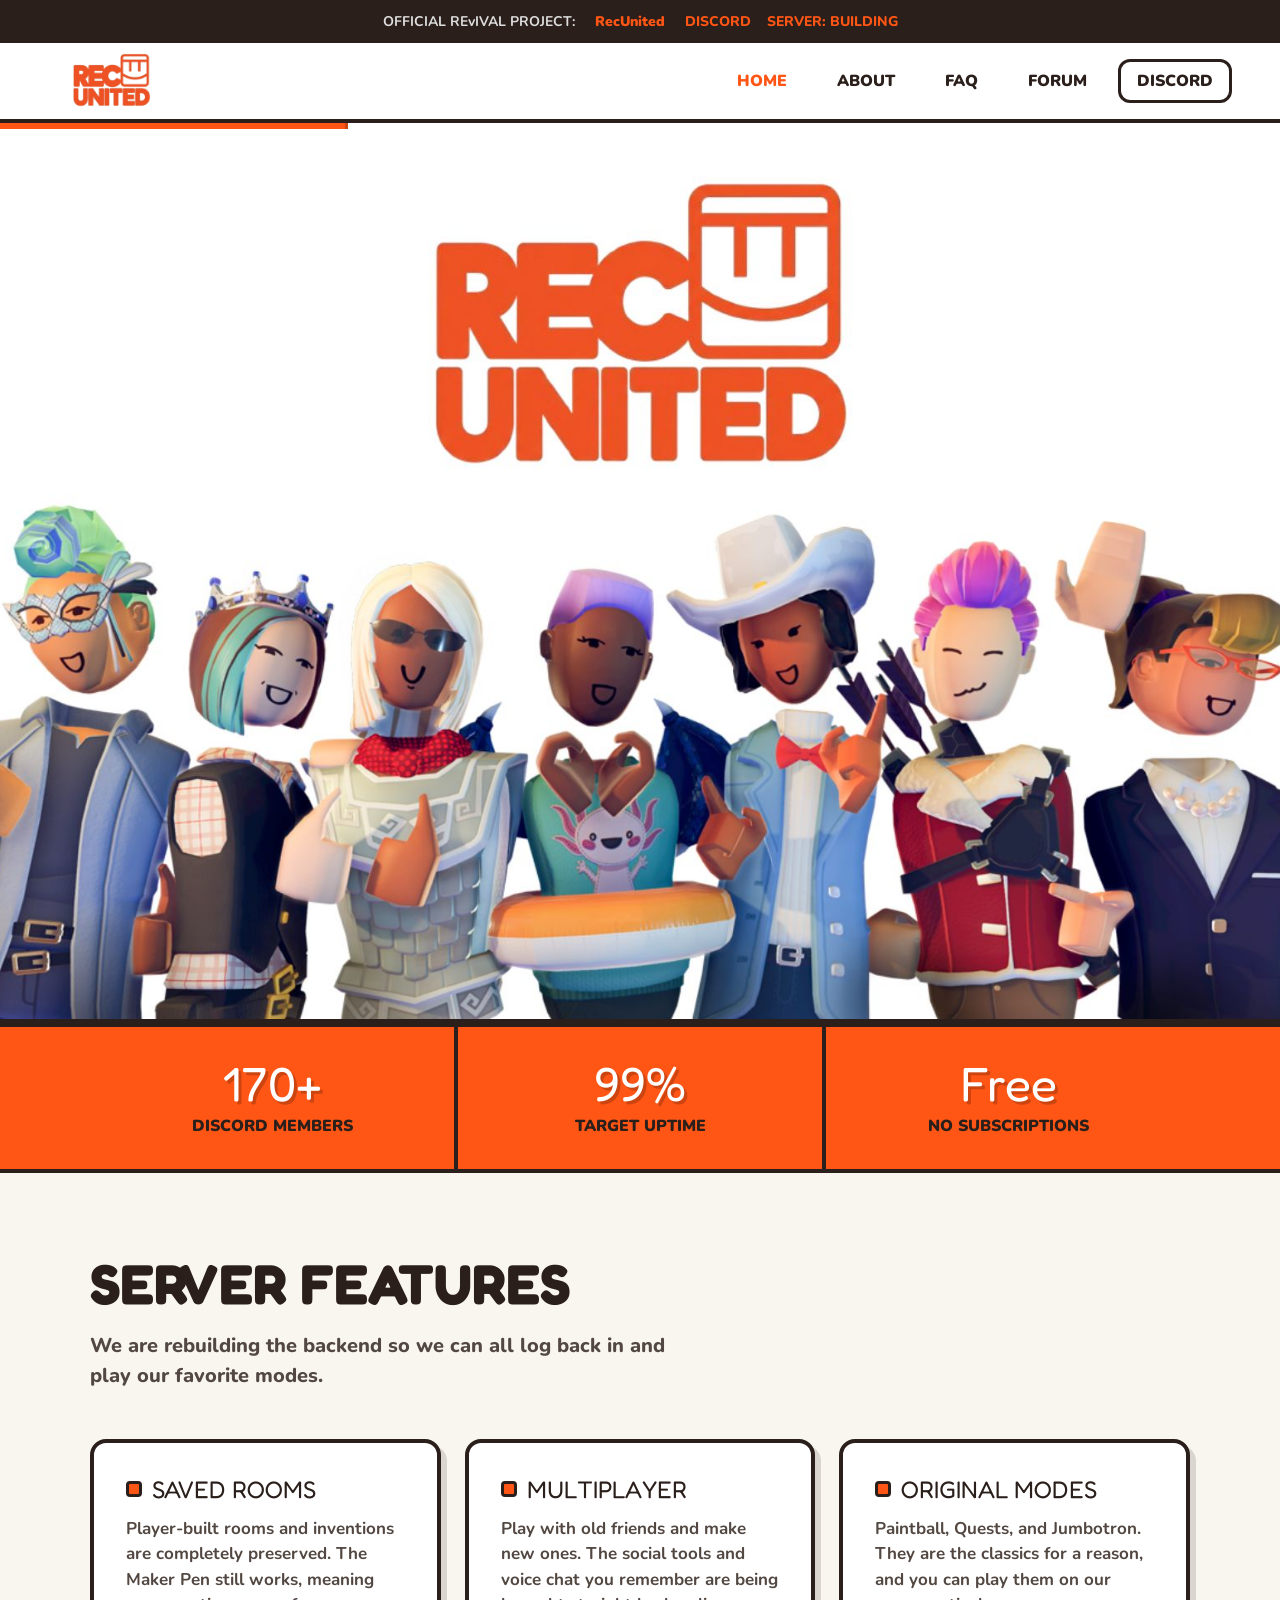
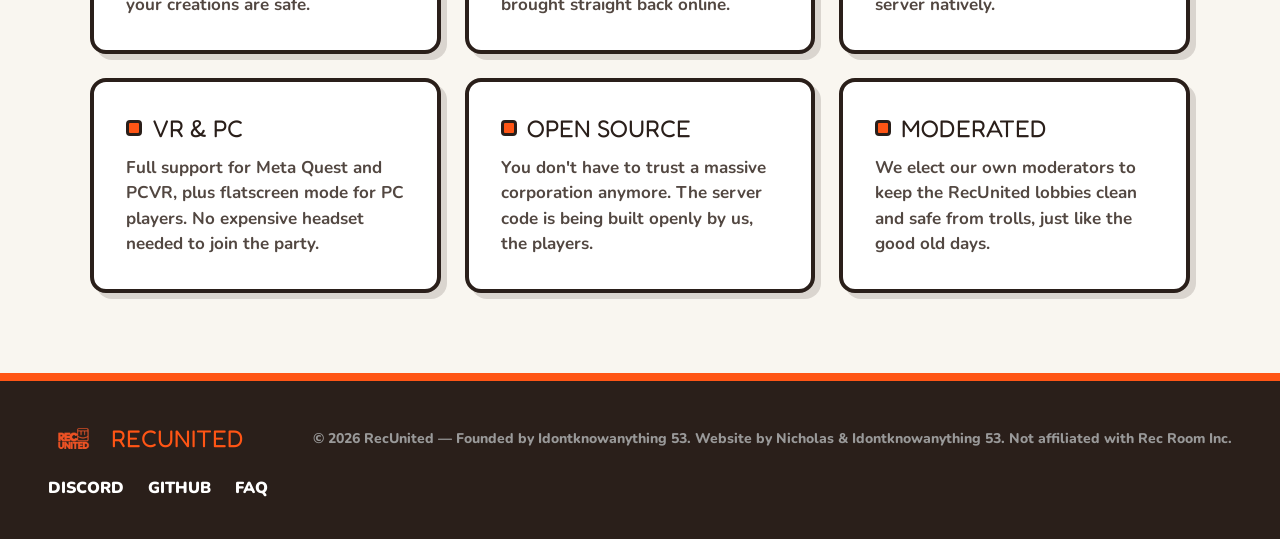
==== commit 5c14a2a7: "Update index.html" ====
--- a/index.html
+++ b/index.html
@@ -43,7 +43,7 @@
 <div class="slideshow-wrap">
   <div class="slideshow-track" id="slideshow-track">
     <div class="slide active"><img src="banana.jpg" alt="Slide 1" fetchpriority="high"></div>
-    <div class="slide"><img src="banana.jpg" alt="Slide 2" loading="lazy"></div>
+    <div class="slide"><img src="RecUnited.jpg" alt="Slide 2" loading="lazy"></div>
     <div class="slide"><img src="banana.jpg" alt="Slide 3"></div>
   </div>
   <div class="slideshow-progress-bar">
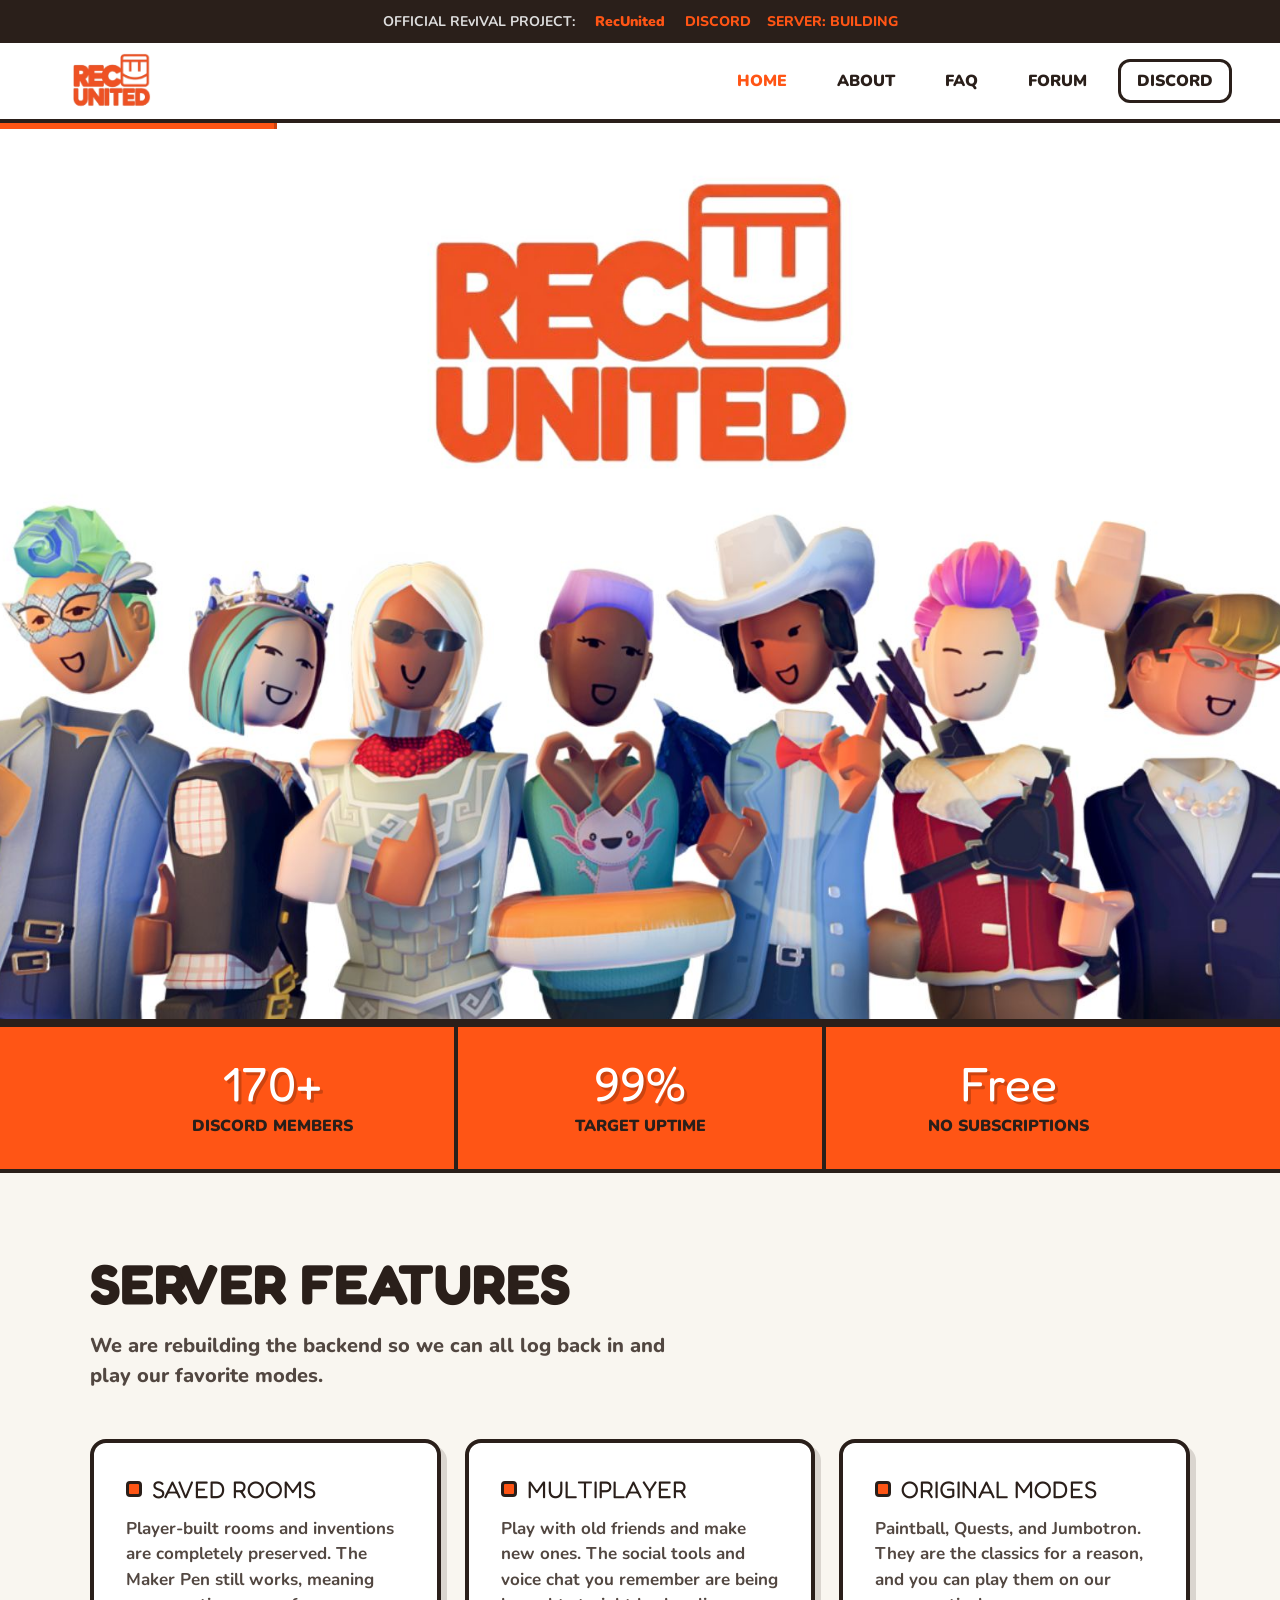
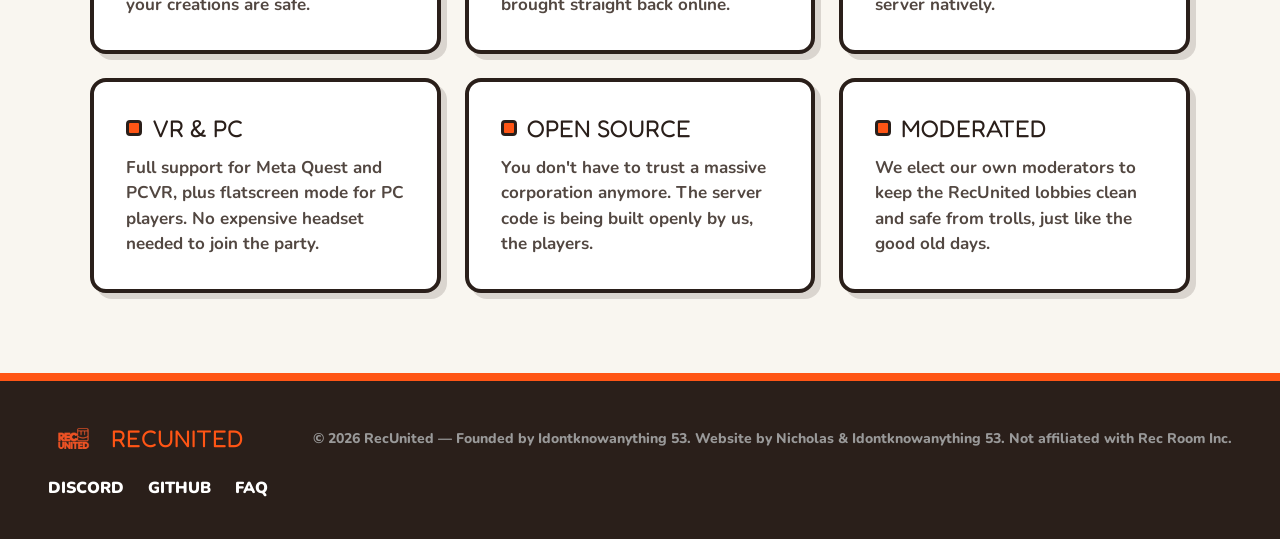
==== commit 1326b20f: "Update index.html" ====
--- a/index.html
+++ b/index.html
@@ -8,6 +8,7 @@
 <link rel="preconnect" href="https://fonts.gstatic.com" crossorigin>
 <link href="https://fonts.googleapis.com/css2?family=Fredoka+One&family=Nunito:wght@400;700;800;900&display=swap" rel="stylesheet">
 <link href="styles.css" rel="stylesheet">
+<link rel="icon" type="image/x-icon" href="/favicon.ico">
 </head>
 <body>
 
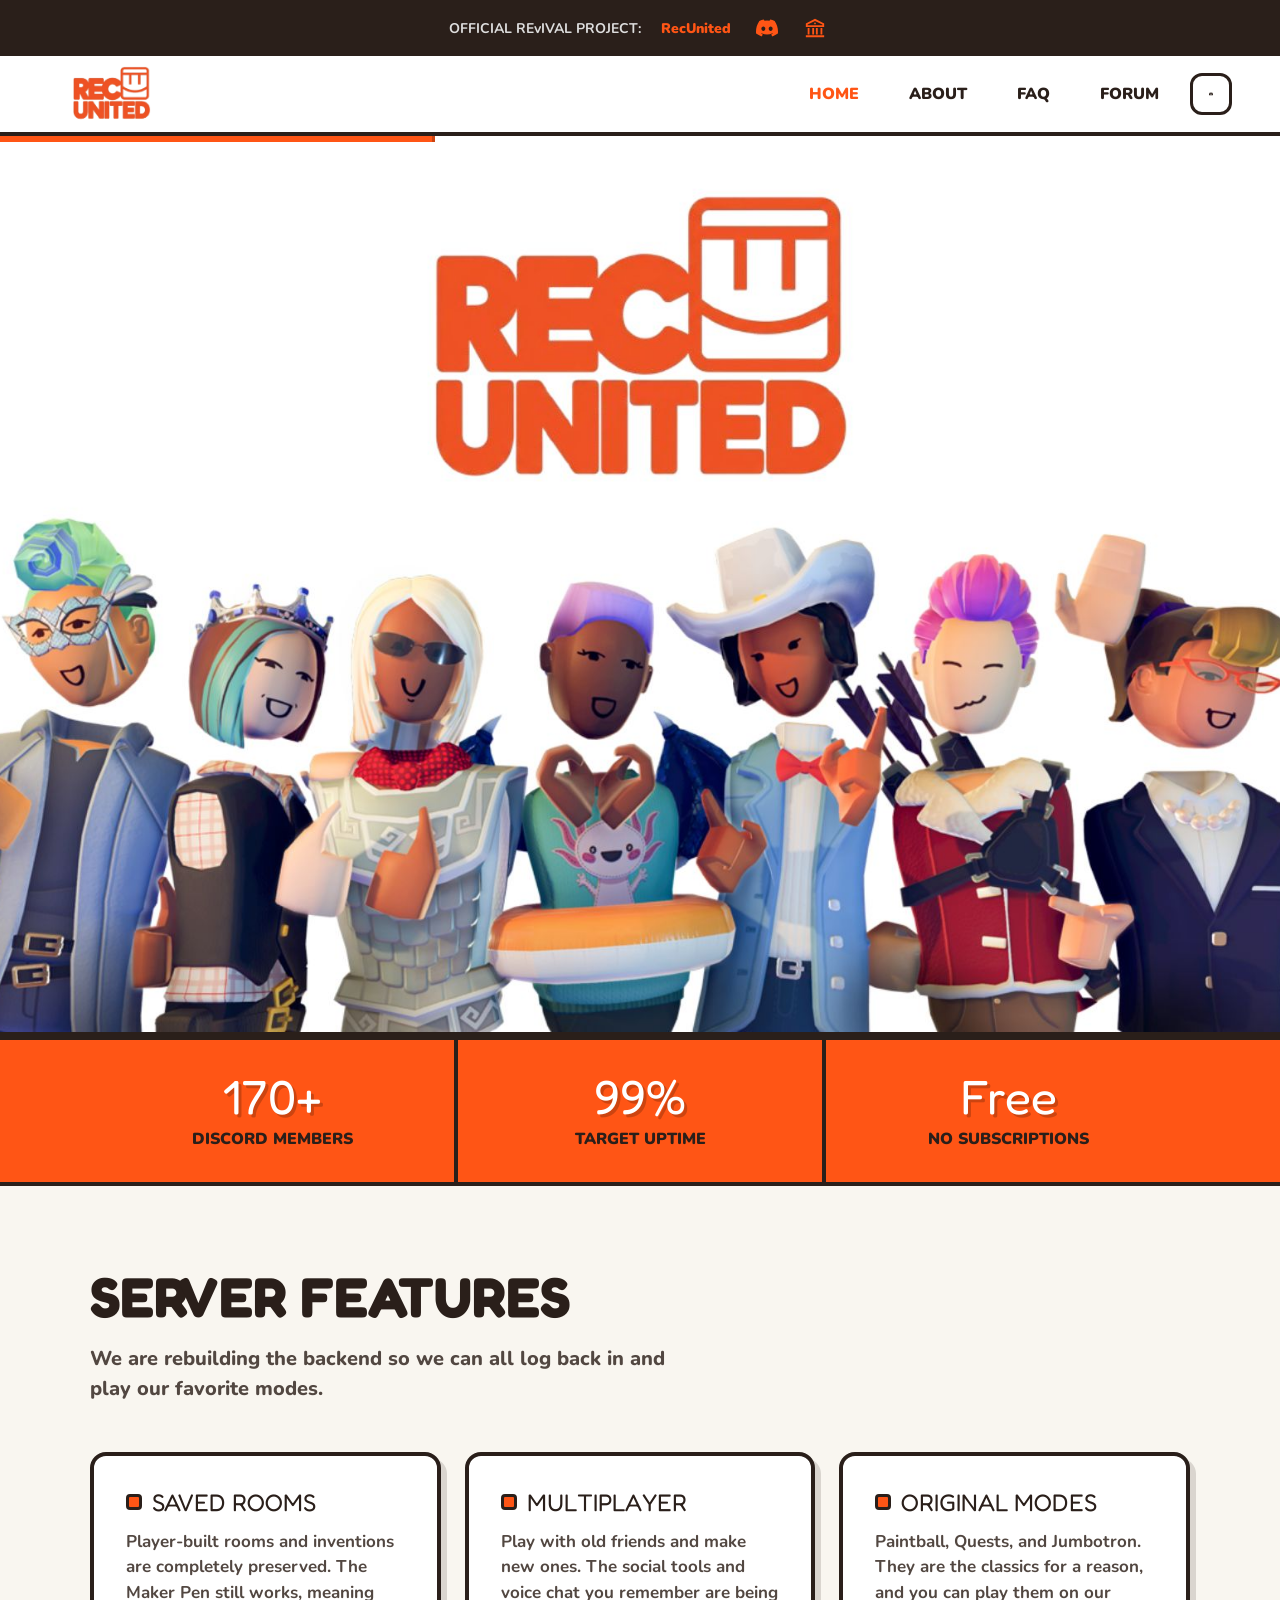
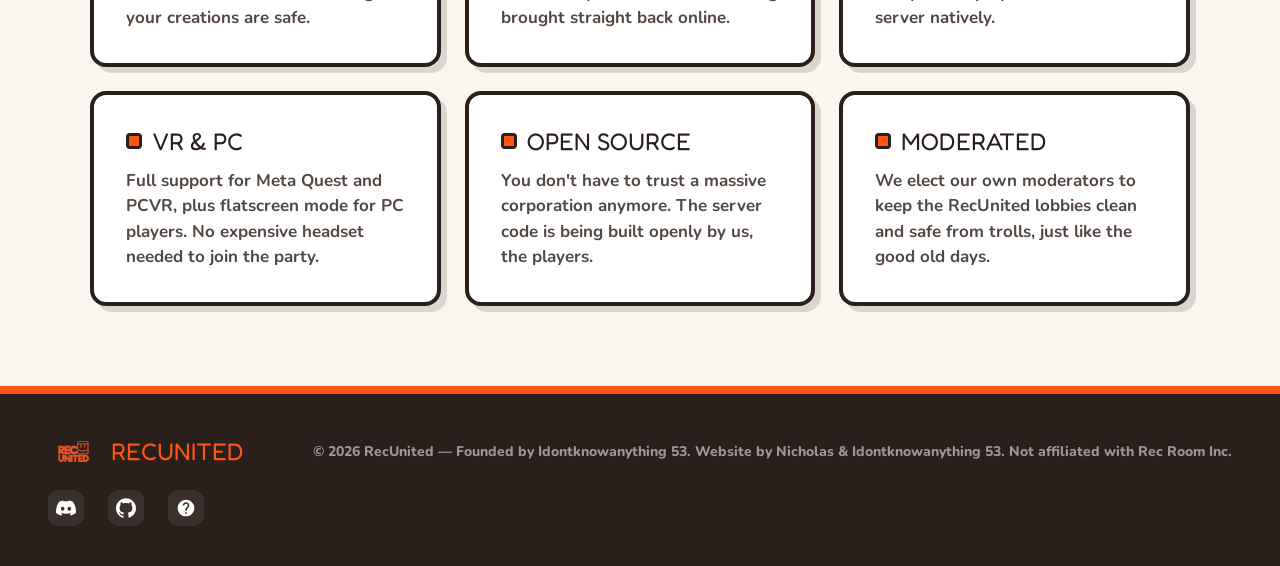
==== commit 72d98565: "Update index.html" ====
--- a/index.html
+++ b/index.html
@@ -9,6 +9,101 @@
 <link href="https://fonts.googleapis.com/css2?family=Fredoka+One&family=Nunito:wght@400;700;800;900&display=swap" rel="stylesheet">
 <link href="styles.css" rel="stylesheet">
 <link rel="icon" type="image/x-icon" href="/favicon.ico">
+
+<style>
+  /* Icon link styles */
+  .icon-link {
+    display: inline-flex;
+    align-items: center;
+    justify-content: center;
+    width: 32px;
+    height: 32px;
+    border-radius: 8px;
+    transition: opacity 0.15s, transform 0.15s;
+    color: inherit;
+    text-decoration: none;
+  }
+  .icon-link:hover {
+    opacity: 0.75;
+    transform: scale(1.12);
+  }
+
+  /* Topbar icons */
+  .topbar-links .icon-link svg {
+    width: 22px;
+    height: 22px;
+    fill: var(--orange);
+    transition: fill 0.15s;
+  }
+  .topbar-links .icon-link:hover svg {
+    fill: white;
+  }
+
+  /* Nav Discord button icon */
+  .nav-link-btn.icon-link {
+    width: 42px;
+    height: 42px;
+    border-radius: 12px;
+  }
+  .nav-link-btn.icon-link svg {
+    width: 22px;
+    height: 22px;
+    fill: var(--text);
+  }
+  .nav-link-btn.icon-link:hover svg {
+    fill: var(--text);
+  }
+
+  /* Footer icon links */
+  .footer-links .icon-link {
+    width: 36px;
+    height: 36px;
+    border-radius: 10px;
+    background: rgba(255,255,255,0.08);
+  }
+  .footer-links .icon-link svg {
+    width: 20px;
+    height: 20px;
+    fill: white;
+    transition: fill 0.15s;
+  }
+  .footer-links .icon-link:hover {
+    opacity: 1;
+    background: var(--orange);
+    transform: scale(1.12);
+  }
+  .footer-links .icon-link:hover svg {
+    fill: white;
+  }
+
+  /* Tooltip for icon links */
+  .icon-link {
+    position: relative;
+  }
+  .icon-link::after {
+    content: attr(data-tooltip);
+    position: absolute;
+    bottom: calc(100% + 8px);
+    left: 50%;
+    transform: translateX(-50%);
+    background: var(--text);
+    color: white;
+    font-family: 'Nunito', sans-serif;
+    font-size: 12px;
+    font-weight: 800;
+    padding: 4px 10px;
+    border-radius: 6px;
+    white-space: nowrap;
+    pointer-events: none;
+    opacity: 0;
+    transition: opacity 0.15s;
+    text-transform: uppercase;
+    letter-spacing: 0.05em;
+  }
+  .icon-link:hover::after {
+    opacity: 1;
+  }
+</style>
 </head>
 <body>
 
@@ -16,8 +111,18 @@
   <span>OFFICIAL REvIVAL PROJECT:</span>
   <strong>RecUnited</strong>
   <div class="topbar-links">
-    <a href="https://discord.gg/YjyBSMwTQD" target="_blank">Discord</a>
-    <a href="about.html">Server: Building</a>
+    <!-- Discord icon -->
+    <a href="https://discord.gg/YjyBSMwTQD" target="_blank" class="icon-link" data-tooltip="Discord" aria-label="Discord">
+      <svg xmlns="http://www.w3.org/2000/svg" viewBox="0 0 24 24">
+        <path d="M20.317 4.37a19.791 19.791 0 0 0-4.885-1.515.074.074 0 0 0-.079.037c-.21.375-.444.864-.608 1.25a18.27 18.27 0 0 0-5.487 0 12.64 12.64 0 0 0-.617-1.25.077.077 0 0 0-.079-.037A19.736 19.736 0 0 0 3.677 4.37a.07.07 0 0 0-.032.027C.533 9.046-.32 13.58.099 18.057c.002.022.015.042.03.052a19.9 19.9 0 0 0 5.993 3.03.078.078 0 0 0 .084-.028c.462-.63.874-1.295 1.226-1.994a.076.076 0 0 0-.041-.106 13.107 13.107 0 0 1-1.872-.892.077.077 0 0 1-.008-.128 10.2 10.2 0 0 0 .372-.292.074.074 0 0 1 .077-.01c3.928 1.793 8.18 1.793 12.062 0a.074.074 0 0 1 .078.01c.12.098.246.198.373.292a.077.077 0 0 1-.006.127 12.299 12.299 0 0 1-1.873.892.077.077 0 0 0-.041.107c.36.698.772 1.362 1.225 1.993a.076.076 0 0 0 .084.028 19.839 19.839 0 0 0 6.002-3.03.077.077 0 0 0 .032-.054c.5-5.177-.838-9.674-3.549-13.66a.061.061 0 0 0-.031-.03zM8.02 15.33c-1.183 0-2.157-1.085-2.157-2.419 0-1.333.956-2.419 2.157-2.419 1.21 0 2.176 1.096 2.157 2.42 0 1.333-.956 2.418-2.157 2.418zm7.975 0c-1.183 0-2.157-1.085-2.157-2.419 0-1.333.955-2.419 2.157-2.419 1.21 0 2.176 1.096 2.157 2.42 0 1.333-.946 2.418-2.157 2.418z"/>
+      </svg>
+    </a>
+    <!-- Server status / building icon -->
+    <a href="about.html" class="icon-link" data-tooltip="Server: Building" aria-label="Server Status">
+      <svg xmlns="http://www.w3.org/2000/svg" viewBox="0 0 24 24">
+        <path d="M2 20h20v2H2v-2zm2-8h2v7H4v-7zm5 0h2v7H9v-7zm4 0h2v7h-2v-7zm5 0h2v7h-2v-7zM2 7l10-5 10 5v4H2V7zm2 1.236V9h16v-.764l-8-4-8 4zM12 8a1 1 0 1 1 0-2 1 1 0 0 1 0 2z"/>
+      </svg>
+    </a>
   </div>
 </div>
 
@@ -33,7 +138,12 @@
     <li class="nav-item"><a href="faq">FAQ</a></li>
     <li class="nav-item"><a href="https://forum.recunited.net">Forum</a></li>
     <li class="nav-item">
-      <a href="https://discord.gg/YjyBSMwTQD" target="_blank" class="nav-link-btn">Discord</a>
+      <!-- Discord icon button in nav -->
+      <a href="https://discord.gg/YjyBSMwTQD" target="_blank" class="nav-link-btn icon-link" data-tooltip="Discord" aria-label="Discord">
+        <svg xmlns="http://www.w3.org/2000/svg" viewBox="0 0 24 24">
+          <path d="M20.317 4.37a19.791 19.791 0 0 0-4.885-1.515.074.074 0 0 0-.079.037c-.21.375-.444.864-.608 1.25a18.27 18.27 0 0 0-5.487 0 12.64 12.64 0 0 0-.617-1.25.077.077 0 0 0-.079-.037A19.736 19.736 0 0 0 3.677 4.37a.07.07 0 0 0-.032.027C.533 9.046-.32 13.58.099 18.057c.002.022.015.042.03.052a19.9 19.9 0 0 0 5.993 3.03.078.078 0 0 0 .084-.028c.462-.63.874-1.295 1.226-1.994a.076.076 0 0 0-.041-.106 13.107 13.107 0 0 1-1.872-.892.077.077 0 0 1-.008-.128 10.2 10.2 0 0 0 .372-.292.074.074 0 0 1 .077-.01c3.928 1.793 8.18 1.793 12.062 0a.074.074 0 0 1 .078.01c.12.098.246.198.373.292a.077.077 0 0 1-.006.127 12.299 12.299 0 0 1-1.873.892.077.077 0 0 0-.041.107c.36.698.772 1.362 1.225 1.993a.076.076 0 0 0 .084.028 19.839 19.839 0 0 0 6.002-3.03.077.077 0 0 0 .032-.054c.5-5.177-.838-9.674-3.549-13.66a.061.061 0 0 0-.031-.03zM8.02 15.33c-1.183 0-2.157-1.085-2.157-2.419 0-1.333.956-2.419 2.157-2.419 1.21 0 2.176 1.096 2.157 2.42 0 1.333-.956 2.418-2.157 2.418zm7.975 0c-1.183 0-2.157-1.085-2.157-2.419 0-1.333.955-2.419 2.157-2.419 1.21 0 2.176 1.096 2.157 2.42 0 1.333-.946 2.418-2.157 2.418z"/>
+        </svg>
+      </a>
     </li>
   </ul>
 </nav>
@@ -101,9 +211,24 @@
   </a>
   <span class="footer-copy">© 2026 RecUnited — Founded by Idontknowanything 53. Website by Nicholas & Idontknowanything 53. Not affiliated with Rec Room Inc.</span>
   <div class="footer-links">
-    <a href="https://discord.gg/YjyBSMwTQD" target="_blank">Discord</a>
-    <a href="https://github.com/nicholasm624/RecUnited" target="_blank">GitHub</a>
-    <a href="faq.html">FAQ</a>
+    <!-- Discord -->
+    <a href="https://discord.gg/YjyBSMwTQD" target="_blank" class="icon-link" data-tooltip="Discord" aria-label="Discord">
+      <svg xmlns="http://www.w3.org/2000/svg" viewBox="0 0 24 24">
+        <path d="M20.317 4.37a19.791 19.791 0 0 0-4.885-1.515.074.074 0 0 0-.079.037c-.21.375-.444.864-.608 1.25a18.27 18.27 0 0 0-5.487 0 12.64 12.64 0 0 0-.617-1.25.077.077 0 0 0-.079-.037A19.736 19.736 0 0 0 3.677 4.37a.07.07 0 0 0-.032.027C.533 9.046-.32 13.58.099 18.057c.002.022.015.042.03.052a19.9 19.9 0 0 0 5.993 3.03.078.078 0 0 0 .084-.028c.462-.63.874-1.295 1.226-1.994a.076.076 0 0 0-.041-.106 13.107 13.107 0 0 1-1.872-.892.077.077 0 0 1-.008-.128 10.2 10.2 0 0 0 .372-.292.074.074 0 0 1 .077-.01c3.928 1.793 8.18 1.793 12.062 0a.074.074 0 0 1 .078.01c.12.098.246.198.373.292a.077.077 0 0 1-.006.127 12.299 12.299 0 0 1-1.873.892.077.077 0 0 0-.041.107c.36.698.772 1.362 1.225 1.993a.076.076 0 0 0 .084.028 19.839 19.839 0 0 0 6.002-3.03.077.077 0 0 0 .032-.054c.5-5.177-.838-9.674-3.549-13.66a.061.061 0 0 0-.031-.03zM8.02 15.33c-1.183 0-2.157-1.085-2.157-2.419 0-1.333.956-2.419 2.157-2.419 1.21 0 2.176 1.096 2.157 2.42 0 1.333-.956 2.418-2.157 2.418zm7.975 0c-1.183 0-2.157-1.085-2.157-2.419 0-1.333.955-2.419 2.157-2.419 1.21 0 2.176 1.096 2.157 2.42 0 1.333-.946 2.418-2.157 2.418z"/>
+      </svg>
+    </a>
+    <!-- GitHub -->
+    <a href="https://github.com/nicholasm624/RecUnited" target="_blank" class="icon-link" data-tooltip="GitHub" aria-label="GitHub">
+      <svg xmlns="http://www.w3.org/2000/svg" viewBox="0 0 24 24">
+        <path d="M12 .297c-6.63 0-12 5.373-12 12 0 5.303 3.438 9.8 8.205 11.385.6.113.82-.258.82-.577 0-.285-.01-1.04-.015-2.04-3.338.724-4.042-1.61-4.042-1.61C4.422 18.07 3.633 17.7 3.633 17.7c-1.087-.744.084-.729.084-.729 1.205.084 1.838 1.236 1.838 1.236 1.07 1.835 2.809 1.305 3.495.998.108-.776.417-1.305.76-1.605-2.665-.3-5.466-1.332-5.466-5.93 0-1.31.465-2.38 1.235-3.22-.135-.303-.54-1.523.105-3.176 0 0 1.005-.322 3.3 1.23.96-.267 1.98-.399 3-.405 1.02.006 2.04.138 3 .405 2.28-1.552 3.285-1.23 3.285-1.23.645 1.653.24 2.873.12 3.176.765.84 1.23 1.91 1.23 3.22 0 4.61-2.805 5.625-5.475 5.92.42.36.81 1.096.81 2.22 0 1.606-.015 2.896-.015 3.286 0 .315.21.69.825.57C20.565 22.092 24 17.592 24 12.297c0-6.627-5.373-12-12-12"/>
+      </svg>
+    </a>
+    <!-- FAQ -->
+    <a href="faq.html" class="icon-link" data-tooltip="FAQ" aria-label="FAQ">
+      <svg xmlns="http://www.w3.org/2000/svg" viewBox="0 0 24 24">
+        <path d="M12 2C6.48 2 2 6.48 2 12s4.48 10 10 10 10-4.48 10-10S17.52 2 12 2zm1 17h-2v-2h2v2zm2.07-7.75l-.9.92C13.45 12.9 13 13.5 13 15h-2v-.5c0-1.1.45-2.1 1.17-2.83l1.24-1.26c.37-.36.59-.86.59-1.41 0-1.1-.9-2-2-2s-2 .9-2 2H8c0-2.21 1.79-4 4-4s4 1.79 4 4c0 .88-.36 1.68-.93 2.25z"/>
+      </svg>
+    </a>
   </div>
 </footer>
 
